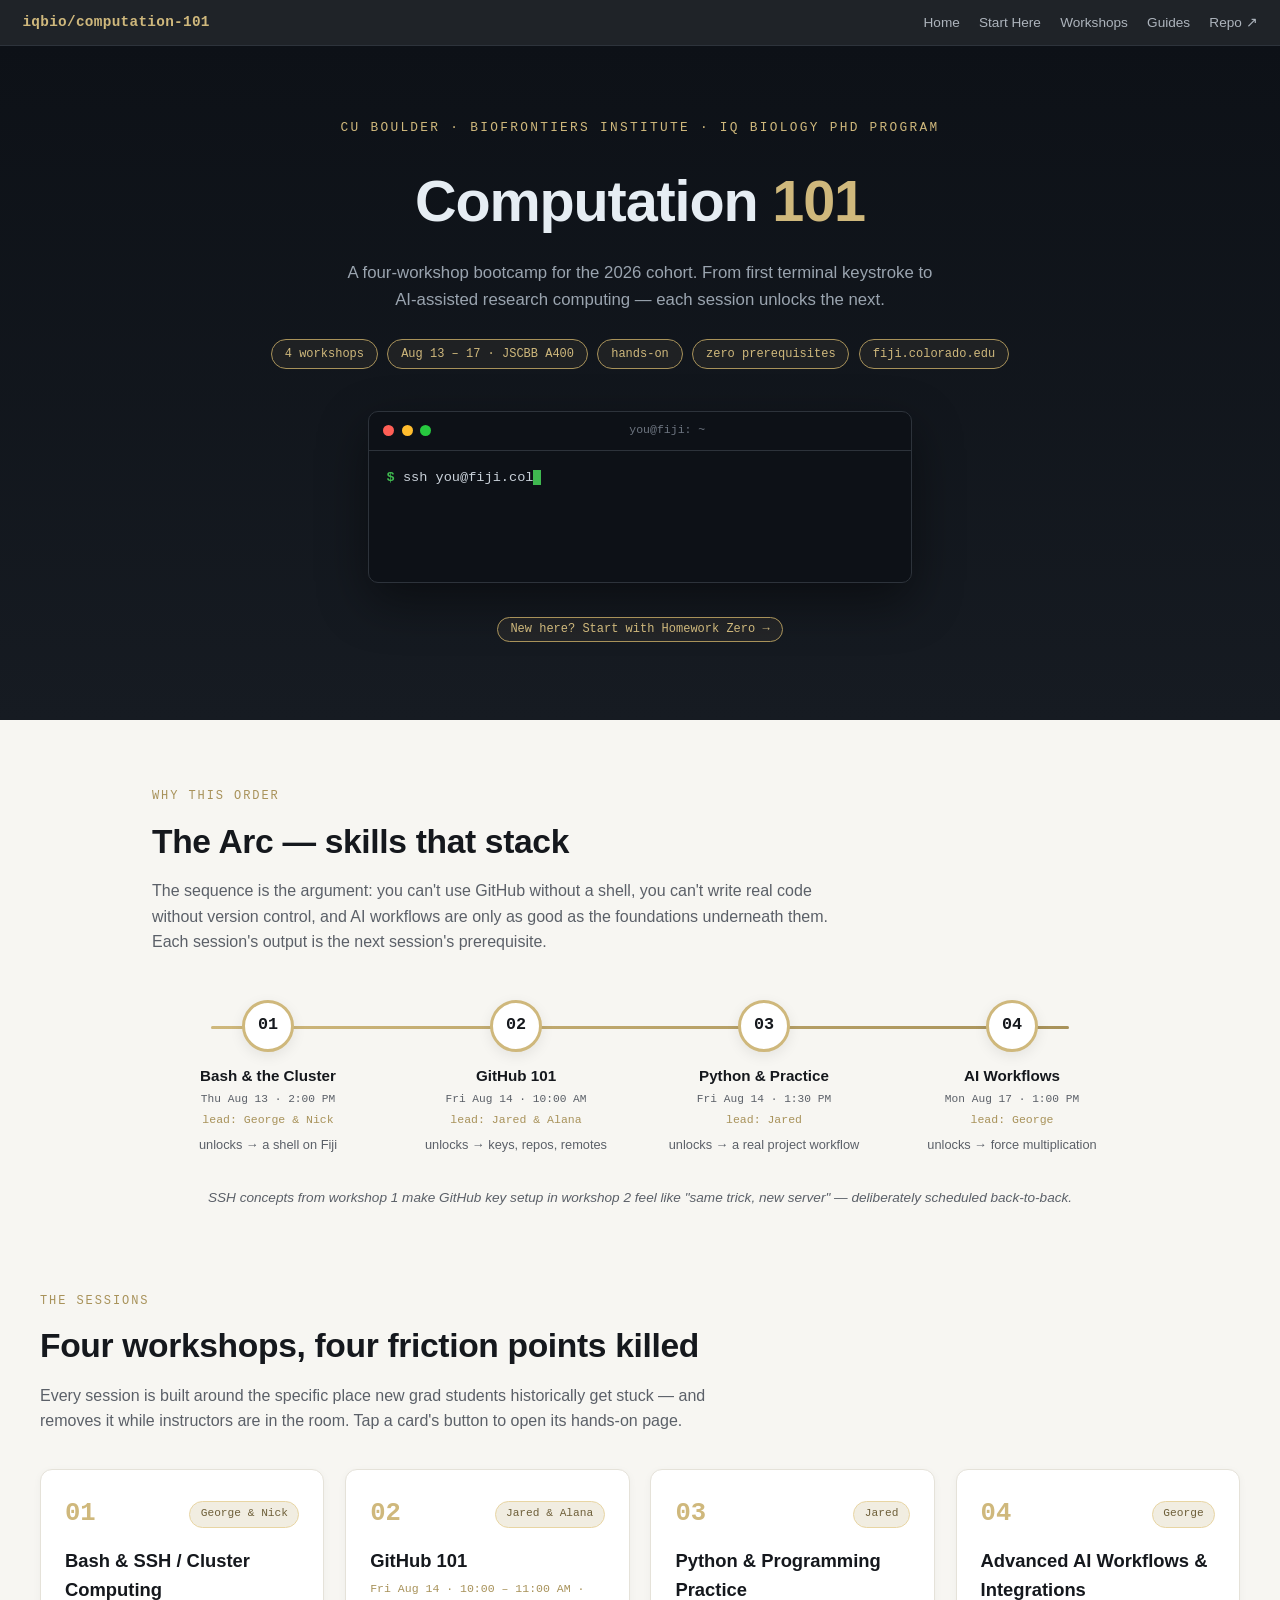
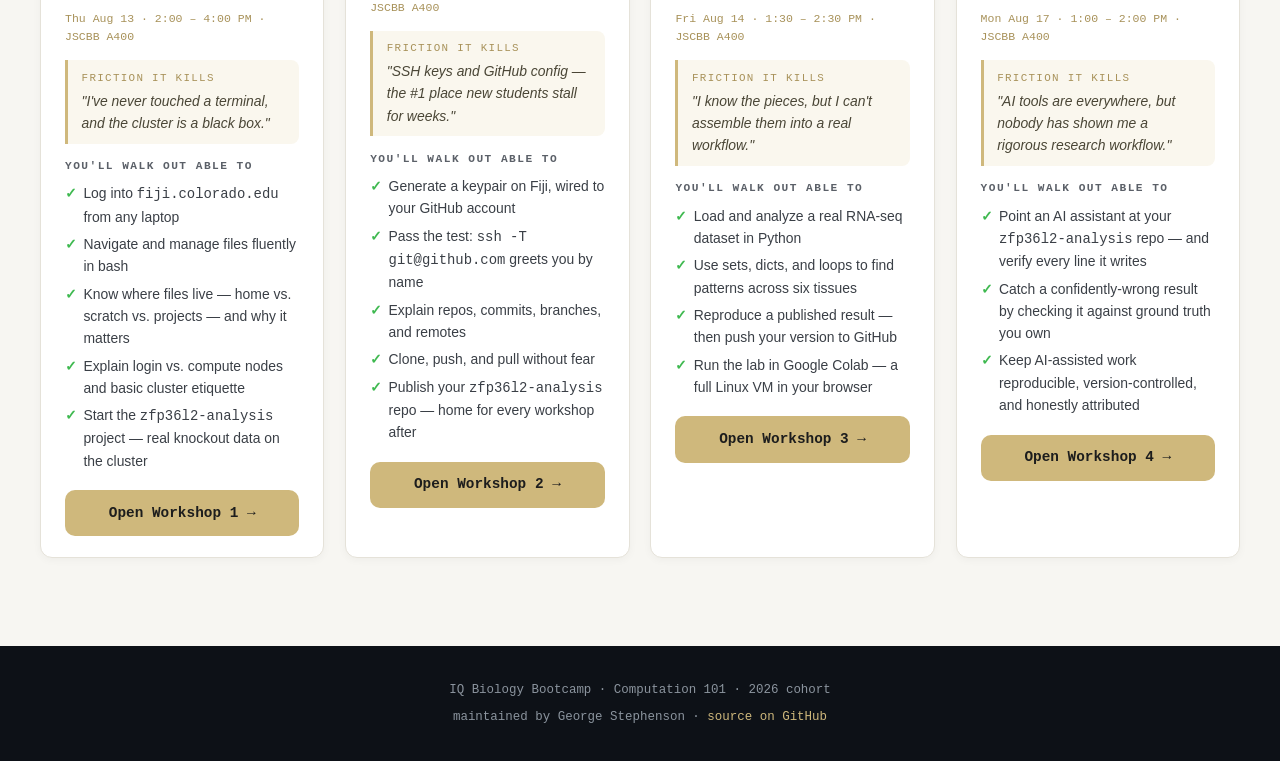
==== index.html @ 437796e3 "Add Workshop 4: verify-first AI workflows lecture and leveled Colab labs" ====
<!DOCTYPE html>
<html lang="en">
<head>
<meta charset="UTF-8">
<meta name="viewport" content="width=device-width, initial-scale=1.0">
<title>Computation 101 · IQ Biology Bootcamp 2026</title>
<meta name="description" content="Four-workshop computing bootcamp for the 2026 IQ Biology cohort — bash & cluster computing on Fiji, Git/GitHub, Python, and AI-assisted workflows. BioFrontiers Institute, CU Boulder.">
<link rel="stylesheet" href="assets/site.css">
</head>
<body>

<nav>
  <a class="brand" href="index.html">iqbio/computation-101</a>
  <div class="links">
    <a href="index.html">Home</a>
    <a href="start-here.html">Start Here</a>
    <a href="index.html#workshops">Workshops</a>
    <a href="guides.html">Guides</a>
    <a href="https://github.com/gsstephenson/iqbio-computation-101-2026" target="_blank" rel="noopener">Repo ↗</a>
  </div>
</nav>

<header id="top">
  <p class="kicker">CU Boulder · BioFrontiers Institute · IQ Biology PhD Program</p>
  <h1>Computation <span class="num">101</span></h1>
  <p class="lede">A four-workshop bootcamp for the 2026 cohort. From first terminal keystroke to
     AI-assisted research computing — each session unlocks the next.</p>
  <div class="chips">
    <span class="chip">4 workshops</span>
    <span class="chip">Aug 13 – 17 · JSCBB A400</span>
    <span class="chip">hands-on</span>
    <span class="chip">zero prerequisites</span>
    <span class="chip">fiji.colorado.edu</span>
  </div>
  <div class="term" aria-hidden="true">
    <div class="term-bar">
      <span class="dot r"></span><span class="dot y"></span><span class="dot g"></span>
      <span class="term-title">you@fiji: ~</span>
    </div>
    <div class="term-body" id="termBody"></div>
  </div>
  <p style="margin-top:2rem"><a class="chip" href="start-here.html" style="text-decoration:none">New here? Start with Homework Zero →</a></p>
</header>

<section id="arc">
  <p class="sec-kicker">Why this order</p>
  <h2>The Arc — skills that stack</h2>
  <p class="sec-sub">The sequence is the argument: you can't use GitHub without a shell, you can't
     write real code without version control, and AI workflows are only as good as the foundations
     underneath them. Each session's output is the next session's prerequisite.</p>
  <div class="arc-wrap reveal">
    <div class="arc-rail"><span class="arc-fill"></span></div>
    <div class="arc-nodes">
      <div class="arc-node">
        <div class="arc-dot">01</div>
        <h3>Bash &amp; the Cluster</h3>
        <p class="arc-when">Thu Aug 13 · 2:00 PM</p>
        <p class="arc-lead">lead: George &amp; Nick</p>
        <p class="arc-unlock">unlocks → a shell on Fiji</p>
      </div>
      <div class="arc-node">
        <div class="arc-dot">02</div>
        <h3>GitHub 101</h3>
        <p class="arc-when">Fri Aug 14 · 10:00 AM</p>
        <p class="arc-lead">lead: Jared &amp; Alana</p>
        <p class="arc-unlock">unlocks → keys, repos, remotes</p>
      </div>
      <div class="arc-node">
        <div class="arc-dot">03</div>
        <h3>Python &amp; Practice</h3>
        <p class="arc-when">Fri Aug 14 · 1:30 PM</p>
        <p class="arc-lead">lead: Jared</p>
        <p class="arc-unlock">unlocks → a real project workflow</p>
      </div>
      <div class="arc-node">
        <div class="arc-dot">04</div>
        <h3>AI Workflows</h3>
        <p class="arc-when">Mon Aug 17 · 1:00 PM</p>
        <p class="arc-lead">lead: George</p>
        <p class="arc-unlock">unlocks → force multiplication</p>
      </div>
    </div>
  </div>
  <p class="arc-note">SSH concepts from workshop 1 make GitHub key setup in workshop 2 feel like
     "same trick, new server" — deliberately scheduled back-to-back.</p>
</section>

<section id="workshops">
  <p class="sec-kicker">The sessions</p>
  <h2>Four workshops, four friction points killed</h2>
  <p class="sec-sub">Every session is built around the specific place new grad students historically
     get stuck — and removes it while instructors are in the room. Tap a card's button to open its
     hands-on page.</p>
  <div class="cards">

    <div class="card reveal">
      <div class="card-top"><span class="card-num">01</span><span class="lead-chip">George &amp; Nick</span></div>
      <h3>Bash &amp; SSH / Cluster Computing</h3>
      <p class="when">Thu Aug 13 · 2:00 – 4:00 PM · JSCBB A400</p>
      <div class="friction">
        <span class="fl">Friction it kills</span>
        <p>"I've never touched a terminal, and the cluster is a black box."</p>
      </div>
      <h4>You'll walk out able to</h4>
      <ul class="walk">
        <li>Log into <code>fiji.colorado.edu</code> from any laptop</li>
        <li>Navigate and manage files fluently in bash</li>
        <li>Know where files live — home vs. scratch vs. projects — and why it matters</li>
        <li>Explain login vs. compute nodes and basic cluster etiquette</li>
        <li>Start the <code>zfp36l2-analysis</code> project — real knockout data on the cluster</li>
      </ul>
      <a class="ws-open" href="workshop1.html">Open Workshop 1 →</a>
    </div>

    <div class="card reveal">
      <div class="card-top"><span class="card-num">02</span><span class="lead-chip">Jared &amp; Alana</span></div>
      <h3>GitHub 101</h3>
      <p class="when">Fri Aug 14 · 10:00 – 11:00 AM · JSCBB A400</p>
      <div class="friction">
        <span class="fl">Friction it kills</span>
        <p>"SSH keys and GitHub config — the #1 place new students stall for weeks."</p>
      </div>
      <h4>You'll walk out able to</h4>
      <ul class="walk">
        <li>Generate a keypair on Fiji, wired to your GitHub account</li>
        <li>Pass the test: <code>ssh -T git@github.com</code> greets you by name</li>
        <li>Explain repos, commits, branches, and remotes</li>
        <li>Clone, push, and pull without fear</li>
        <li>Publish your <code>zfp36l2-analysis</code> repo — home for every workshop after</li>
      </ul>
      <a class="ws-open" href="workshop2.html">Open Workshop 2 →</a>
    </div>

    <div class="card reveal">
      <div class="card-top"><span class="card-num">03</span><span class="lead-chip">Jared</span></div>
      <h3>Python &amp; Programming Practice</h3>
      <p class="when">Fri Aug 14 · 1:30 – 2:30 PM · JSCBB A400</p>
      <div class="friction">
        <span class="fl">Friction it kills</span>
        <p>"I know the pieces, but I can't assemble them into a real workflow."</p>
      </div>
      <h4>You'll walk out able to</h4>
      <ul class="walk">
        <li>Load and analyze a real RNA-seq dataset in Python</li>
        <li>Use sets, dicts, and loops to find patterns across six tissues</li>
        <li>Reproduce a published result — then push your version to GitHub</li>
        <li>Run the lab in Google Colab — a full Linux VM in your browser</li>
      </ul>
      <a class="ws-open" href="workshop3.html">Open Workshop 3 →</a>
    </div>

    <div class="card reveal">
      <div class="card-top"><span class="card-num">04</span><span class="lead-chip">George</span></div>
      <h3>Advanced AI Workflows &amp; Integrations</h3>
      <p class="when">Mon Aug 17 · 1:00 – 2:00 PM · JSCBB A400</p>
      <div class="friction">
        <span class="fl">Friction it kills</span>
        <p>"AI tools are everywhere, but nobody has shown me a rigorous research workflow."</p>
      </div>
      <h4>You'll walk out able to</h4>
      <ul class="walk">
        <li>Point an AI assistant at your <code>zfp36l2-analysis</code> repo — and verify every line it writes</li>
        <li>Catch a confidently-wrong result by checking it against ground truth you own</li>
        <li>Keep AI-assisted work reproducible, version-controlled, and honestly attributed</li>
      </ul>
      <a class="ws-open" href="workshop4.html">Open Workshop 4 →</a>
    </div>

  </div>
</section>

<footer>
  <p>IQ Biology Bootcamp · Computation 101 · 2026 cohort</p>
  <p style="margin-top:.4rem">maintained by George Stephenson ·
     <a href="https://github.com/gsstephenson/iqbio-computation-101-2026" target="_blank" rel="noopener">source on GitHub</a></p>
</footer>

<script src="assets/site.js"></script>
<script>
(function(){
  /* hero terminal typing (home page only) */
  var reduced = window.matchMedia('(prefers-reduced-motion: reduce)').matches;
  var lines = [
    {prefix:'$ ',            text:'ssh you@fiji.colorado.edu', cls:'prompt'},
    {prefix:'',              text:'Welcome to fiji — BioFrontiers Computing, CU Boulder', cls:'out'},
    {prefix:'[you@fiji ~]$ ',text:'echo "hello, cohort 2026"', cls:'prompt'},
    {prefix:'',              text:'hello, cohort 2026', cls:'out'}
  ];
  var body = document.getElementById('termBody');
  if (!body) return;

  function finalCursor(){
    var ln = document.createElement('div');
    ln.className = 'ln';
    ln.innerHTML = '<span class="prompt">[you@fiji ~]$ </span><span class="cursor"></span>';
    body.appendChild(ln);
  }

  if (reduced) {
    lines.forEach(function(l){
      var ln = document.createElement('div');
      ln.className = 'ln';
      var p = document.createElement('span'); p.className = l.cls; p.textContent = l.prefix;
      var t = document.createElement('span'); t.className = (l.cls==='out'?'out':''); t.textContent = l.text;
      ln.appendChild(p); ln.appendChild(t); body.appendChild(ln);
    });
    finalCursor();
    return;
  }

  var li = 0;
  function typeLine(){
    if (li >= lines.length) { finalCursor(); return; }
    var l = lines[li];
    var ln = document.createElement('div');
    ln.className = 'ln';
    var p = document.createElement('span'); p.className = l.cls; p.textContent = l.prefix;
    var t = document.createElement('span'); if (l.cls==='out') t.className = 'out';
    var c = document.createElement('span'); c.className = 'cursor';
    ln.appendChild(p); ln.appendChild(t); ln.appendChild(c);
    body.appendChild(ln);

    if (l.cls === 'out') {
      t.textContent = l.text;
      c.remove();
      li++; setTimeout(typeLine, 420);
      return;
    }
    var i = 0;
    (function tick(){
      if (i <= l.text.length) {
        t.textContent = l.text.slice(0, i); i++;
        setTimeout(tick, 34 + Math.random()*40);
      } else {
        c.remove(); li++; setTimeout(typeLine, 480);
      }
    })();
  }
  setTimeout(typeLine, 500);
})();
</script>

</body>
</html>
---- assets/site.css ----
:root{
    --gold:#CFB87C;
    --gold-dark:#a8925a;
    --ink:#15181d;
    --bg:#f7f6f2;
    --card:#ffffff;
    --gray:#5b6068;
    --line:#e5e2d9;
    --term-bg:#0d1117;
    --term-border:#2d333b;
    --term-green:#3fb950;
    --term-text:#c9d1d9;
    --amber-bg:#fdf6e3;
    --amber-border:#e8d5a3;
    --mono:ui-monospace,'SF Mono','Cascadia Code','Fira Code',Menlo,Consolas,monospace;
    --sans:-apple-system,BlinkMacSystemFont,'Segoe UI',Roboto,Helvetica,Arial,sans-serif;
  }
  *{margin:0;padding:0;box-sizing:border-box}
  html{scroll-behavior:smooth}
  body{font-family:var(--sans);background:var(--bg);color:var(--ink);line-height:1.6}

  /* ---------- nav ---------- */
  nav{position:sticky;top:0;z-index:50;background:rgba(13,17,23,.92);backdrop-filter:blur(8px);
      display:flex;align-items:center;justify-content:space-between;padding:.7rem 1.4rem;border-bottom:1px solid var(--term-border)}
  nav .brand{font-family:var(--mono);font-size:.9rem;color:var(--gold);text-decoration:none;font-weight:600;letter-spacing:.02em}
  nav .links{display:flex;gap:1.2rem;flex-wrap:wrap}
  nav .links a{color:#adb4bc;text-decoration:none;font-size:.85rem;transition:color .2s}
  nav .links a:hover{color:var(--gold)}

  /* ---------- hero ---------- */
  header{background:linear-gradient(180deg,#0d1117 0%,#161b22 100%);color:#e6edf3;
         padding:4.5rem 1.5rem 5rem;text-align:center;overflow:hidden}
  .kicker{font-family:var(--mono);font-size:.8rem;letter-spacing:.18em;text-transform:uppercase;color:var(--gold);margin-bottom:1rem}
  header h1{font-size:clamp(2.2rem,6vw,3.6rem);font-weight:800;letter-spacing:-.02em;margin-bottom:.8rem}
  header h1 .num{color:var(--gold)}
  .lede{max-width:38rem;margin:0 auto 1.6rem;color:#9aa4af;font-size:1.05rem}
  .chips{display:flex;gap:.6rem;justify-content:center;flex-wrap:wrap;margin-bottom:2.6rem}
  .chip{font-family:var(--mono);font-size:.75rem;color:var(--gold);border:1px solid var(--gold-dark);
        border-radius:999px;padding:.28rem .8rem;background:rgba(207,184,124,.07)}

  /* ---------- terminal ---------- */
  .term{max-width:34rem;margin:0 auto;background:var(--term-bg);border:1px solid var(--term-border);
        border-radius:10px;box-shadow:0 18px 50px rgba(0,0,0,.45);text-align:left;font-family:var(--mono);font-size:.85rem}
  .term-bar{display:flex;gap:.45rem;align-items:center;padding:.6rem .9rem;border-bottom:1px solid var(--term-border)}
  .dot{width:11px;height:11px;border-radius:50%}
  .dot.r{background:#ff5f56}.dot.y{background:#ffbd2e}.dot.g{background:#27c93f}
  .term-title{margin-left:auto;margin-right:auto;color:#6e7681;font-size:.72rem}
  .term-body{padding:1rem 1.1rem 1.2rem;min-height:8.2rem;color:var(--term-text)}
  .term-body .ln{white-space:pre-wrap;word-break:break-word;min-height:1.35em}
  .term-body .prompt{color:var(--term-green);font-weight:600}
  .term-body .out{color:#8b949e}
  .cursor{display:inline-block;width:.55em;height:1.05em;background:var(--term-green);vertical-align:text-bottom;
          animation:blink 1s steps(1) infinite}
  @keyframes blink{50%{opacity:0}}

  /* ---------- sections ---------- */
  section{max-width:64rem;margin:0 auto;padding:4.2rem 1.5rem 1rem}
  .sec-kicker{font-family:var(--mono);font-size:.75rem;letter-spacing:.16em;text-transform:uppercase;color:var(--gold-dark);margin-bottom:.5rem}
  section h2{font-size:clamp(1.5rem,3.5vw,2.1rem);letter-spacing:-.01em;margin-bottom:.6rem}
  .sec-sub{color:var(--gray);max-width:44rem;margin-bottom:2.2rem}

  /* ---------- arc timeline ---------- */
  .arc-wrap{position:relative;margin:2.8rem 0 1rem}
  .arc-rail{position:absolute;top:26px;left:6%;right:6%;height:3px;background:var(--line);border-radius:2px;overflow:hidden}
  .arc-fill{display:block;width:100%;height:100%;background:linear-gradient(90deg,var(--gold),var(--gold-dark));
            transform:scaleX(0);transform-origin:left;transition:transform 1.4s ease .2s}
  .arc-wrap.in .arc-fill{transform:scaleX(1)}
  .arc-nodes{position:relative;display:grid;grid-template-columns:repeat(4,1fr);gap:1rem}
  .arc-node{text-align:center;padding:0 .3rem}
  .arc-dot{width:52px;height:52px;margin:0 auto .8rem;border-radius:50%;background:var(--card);
           border:3px solid var(--gold);display:flex;align-items:center;justify-content:center;
           font-family:var(--mono);font-weight:700;font-size:1.05rem;color:var(--ink);
           box-shadow:0 4px 14px rgba(0,0,0,.08)}
  .arc-node h3{font-size:.95rem;margin-bottom:.15rem}
  .arc-lead{font-family:var(--mono);font-size:.72rem;color:var(--gold-dark);margin-bottom:.3rem}
  .arc-when{font-family:var(--mono);font-size:.7rem;color:var(--gray);margin-bottom:.15rem}
  .arc-unlock{font-size:.8rem;color:var(--gray)}
  .arc-note{text-align:center;font-size:.85rem;color:var(--gray);margin-top:2rem;font-style:italic}
  @media(max-width:720px){
    .arc-rail{display:none}
    .arc-nodes{grid-template-columns:1fr;gap:1.6rem}
  }

  /* ---------- workshop cards ---------- */
  .cards{display:grid;grid-template-columns:repeat(4,1fr);gap:1.3rem;margin-top:.5rem}
  #workshops{max-width:78rem}                                          /* room for 4 cards across on laptops */
  @media(max-width:1180px){.cards{grid-template-columns:repeat(2,1fr)}} /* tablets / small laptops → 2×2 */
  @media(max-width:600px){.cards{grid-template-columns:1fr}}           /* phones → single column */
  .card{background:var(--card);border:1px solid var(--line);border-radius:12px;padding:1.5rem 1.5rem 1.3rem;
        box-shadow:0 2px 8px rgba(0,0,0,.04);transition:transform .25s ease,box-shadow .25s ease}
  .card:hover{transform:translateY(-4px);box-shadow:0 12px 28px rgba(0,0,0,.10)}
  .card-top{display:flex;align-items:center;justify-content:space-between;margin-bottom:.7rem}
  .card-num{font-family:var(--mono);font-size:1.6rem;font-weight:700;color:var(--gold)}
  .lead-chip{font-family:var(--mono);font-size:.7rem;background:#f1ede1;color:#6e5f39;
             border:1px solid var(--amber-border);border-radius:999px;padding:.2rem .65rem;white-space:nowrap}
  .card h3{font-size:1.15rem;margin-bottom:.7rem}
  .when{font-family:var(--mono);font-size:.72rem;color:var(--gold-dark);margin:-.4rem 0 .85rem}
  .friction{border-left:3px solid var(--gold);background:#faf7ee;padding:.6rem .85rem;border-radius:0 8px 8px 0;margin-bottom:.9rem}
  .friction .fl{font-family:var(--mono);font-size:.68rem;letter-spacing:.12em;text-transform:uppercase;color:var(--gold-dark);display:block;margin-bottom:.15rem}
  .friction p{font-size:.87rem;font-style:italic;color:#4a4636}
  .card h4{font-family:var(--mono);font-size:.7rem;letter-spacing:.13em;text-transform:uppercase;color:var(--gray);margin:.9rem 0 .4rem}
  .card ul{list-style:none}
  .card ul li{font-size:.87rem;color:#3a3f46;padding-left:1.15rem;position:relative;margin-bottom:.32rem}
  .card ul.walk li::before{content:'✓';position:absolute;left:0;color:var(--term-green);font-weight:700}
  .card ul.outline li::before{content:'›';position:absolute;left:.2rem;color:var(--gold-dark);font-weight:700}
  .tbd{font-family:var(--mono);font-size:.72rem;color:#b4540a;background:#fdf1e3;border:1px solid #f0d9bd;
       border-radius:6px;padding:.15rem .5rem;display:inline-block}
  .wslink{font-family:var(--mono);font-size:.78rem;color:var(--gold-dark);font-weight:700;text-decoration:none}
  .wslink:hover{text-decoration:underline}

  /* ---------- homework zero ---------- */
  .hw-list{list-style:none;margin-top:.4rem}
  .hw-list li{background:var(--card);border:1px solid var(--line);border-radius:10px;
              padding:1rem 1.2rem 1rem 3.1rem;margin-bottom:.75rem;position:relative}
  .hw-check{position:absolute;left:1rem;top:1.15rem;width:20px;height:20px;accent-color:var(--gold-dark);cursor:pointer}
  .hw-list li.done{opacity:.55}
  .hw-list li.done b{text-decoration:line-through}
  .progress-label{font-family:var(--mono);font-size:.75rem;color:var(--gold-dark);margin-bottom:.4rem}
  .progress-wrap{background:#e9e5da;border-radius:999px;height:10px;margin-bottom:1.4rem;overflow:hidden}
  .progress-bar{height:100%;width:0;background:linear-gradient(90deg,var(--gold),var(--gold-dark));border-radius:999px;transition:width .35s ease}
  .hw-list b{display:block;margin-bottom:.15rem}
  .hw-list p{font-size:.88rem;color:var(--gray)}
  .proof{font-family:var(--mono);font-size:.72rem;color:var(--gold-dark);display:block;margin-top:.35rem}
  .callout{background:var(--term-bg);color:var(--term-text);border-radius:12px;padding:1.4rem 1.6rem;margin-top:1.8rem}
  .callout b{color:var(--gold)}
  .callout p{font-size:.92rem}

  /* ---------- guides ---------- */
  .guide{background:var(--card);border:1px solid var(--line);border-radius:14px;padding:1.6rem 1.6rem 1.2rem;margin-bottom:1.6rem}
  .guide h3{font-size:1.2rem;margin-bottom:.2rem}
  .gsub{color:var(--gray);font-size:.9rem;margin-bottom:1rem}
  .steps details{border:1px solid var(--line);border-radius:10px;margin-bottom:.6rem;background:#fcfbf8;overflow:hidden}
  .steps summary{cursor:pointer;list-style:none;display:flex;align-items:center;gap:.7rem;padding:.75rem 1rem;font-weight:600;font-size:.95rem}
  .steps summary::-webkit-details-marker{display:none}
  .stepnum{font-family:var(--mono);font-size:.72rem;background:var(--gold);color:#1d1d1d;border-radius:6px;padding:.15rem .5rem;font-weight:700;flex-shrink:0}
  .chev{margin-left:auto;color:var(--gold-dark);transition:transform .2s;font-size:.8rem}
  .steps details[open] .chev{transform:rotate(90deg)}
  .step-body{padding:.2rem 1rem 1rem;font-size:.9rem;color:#3a3f46}
  .step-body p{margin-bottom:.6rem}
  .snip{position:relative;background:var(--term-bg);border-radius:8px;margin:.6rem 0;border:1px solid var(--term-border)}
  .snip pre{padding:.7rem 4.2rem .7rem .9rem;overflow-x:auto;font-family:var(--mono);font-size:.82rem;color:var(--term-text)}
  .snip .p{color:var(--term-green);font-weight:600}
  .copybtn{position:absolute;top:.45rem;right:.5rem;font-family:var(--mono);font-size:.68rem;background:#21262d;color:#adb4bc;border:1px solid #30363d;border-radius:6px;padding:.2rem .55rem;cursor:pointer}
  .copybtn:hover{color:var(--gold);border-color:var(--gold-dark)}
  .expect{font-family:var(--mono);font-size:.78rem;color:#8b949e;background:#161b22;border-top:1px dashed #30363d;padding:.55rem .9rem;border-radius:0 0 8px 8px;white-space:pre-wrap;margin:0}
  .os-tabs{display:flex;gap:.4rem;margin:.4rem 0 .8rem;flex-wrap:wrap}
  .os-tabs button{font-family:var(--mono);font-size:.75rem;padding:.3rem .8rem;border-radius:999px;border:1px solid var(--line);background:#fff;color:var(--gray);cursor:pointer}
  .os-tabs button.on{background:var(--ink);color:var(--gold);border-color:var(--ink)}
  .os-panel{display:none}
  .os-panel.on{display:block}
  .tip{border-left:3px solid var(--term-green);background:#f0f7f1;padding:.5rem .8rem;border-radius:0 8px 8px 0;font-size:.85rem;margin:.6rem 0}
  .trouble{border-left:3px solid #b4540a;background:#fdf1e3;padding:.5rem .8rem;border-radius:0 8px 8px 0;font-size:.85rem;margin:.6rem 0}
  .gh-mock{border:1px solid #d0d7de;border-radius:10px;margin:.8rem 0;overflow:hidden;background:#fff;font-size:.85rem;box-shadow:0 3px 12px rgba(0,0,0,.06)}
  .gh-bar{background:#f6f8fa;border-bottom:1px solid #d0d7de;padding:.45rem .8rem;font-family:var(--mono);font-size:.72rem;color:var(--gray)}
  .gh-body{padding:1rem}
  .gh-body .gh-lab{display:block;font-weight:600;font-size:.8rem;margin:.5rem 0 .2rem}
  .gh-input{border:1px solid #d0d7de;border-radius:6px;padding:.4rem .6rem;font-size:.8rem;background:#fff;color:#57606a;font-family:var(--mono);display:block;max-width:100%;overflow:hidden;text-overflow:ellipsis;white-space:nowrap}
  .gh-btn{margin-top:.8rem;background:#1f883d;color:#fff;border:none;border-radius:6px;padding:.45rem .9rem;font-size:.82rem;font-weight:600}
  .mock-cap{font-size:.72rem;color:var(--gray);font-style:italic;margin-top:.3rem}

  /* ---------- verify & submit ---------- */
  .verify{background:var(--card);border:2px solid var(--gold);border-radius:14px;padding:1.6rem 1.6rem 1.4rem;margin-top:1.8rem}
  .verify h3{font-size:1.15rem;margin-bottom:.25rem}
  .vrow{margin:1rem 0}
  .vrow label{display:block;font-weight:600;font-size:.88rem;margin-bottom:.35rem}
  .vgrid{display:grid;grid-template-columns:1fr 1fr;gap:1rem}
  @media(max-width:640px){.vgrid{grid-template-columns:1fr}}
  .vinput,.vsel{font-family:var(--mono);font-size:.85rem;padding:.5rem .7rem;border:1px solid var(--line);border-radius:8px;background:#fffdf7;width:100%;box-sizing:border-box}
  .vinput:focus,.vta:focus{outline:2px solid var(--gold);border-color:var(--gold)}
  .vta{font-family:var(--mono);font-size:.8rem;padding:.55rem .7rem;border:1px solid var(--line);border-radius:8px;background:#fffdf7;width:100%;box-sizing:border-box;min-height:3.2rem;resize:vertical}
  .stat{font-family:var(--mono);font-size:.72rem;border-radius:999px;padding:.18rem .6rem;display:inline-block;margin-top:.35rem}
  .stat.idle{background:#f1ede1;color:var(--gray)}
  .stat.ok{background:#e5f3e8;color:#1a7f37}
  .stat.bad{background:#fdeeee;color:#b23434}
  .vbtn{display:inline-block;background:var(--gold);color:#1d1d1d;font-weight:700;font-size:.95rem;border:none;border-radius:10px;padding:.75rem 1.5rem;cursor:pointer;text-decoration:none;margin-top:.4rem;transition:transform .15s,box-shadow .15s}
  .vbtn:hover{transform:translateY(-2px);box-shadow:0 8px 20px rgba(207,184,124,.45)}
  .vbtn:disabled{opacity:.45;cursor:not-allowed;transform:none;box-shadow:none}
  .vhint{font-size:.78rem;color:var(--gray);margin-top:.5rem}

  /* ---------- thursday ---------- */
  .internal{background:var(--amber-bg);border:1px dashed var(--amber-border);border-radius:14px;padding:1.8rem 1.8rem 1.4rem;margin-top:.4rem}
  .internal-tag{font-family:var(--mono);font-size:.68rem;letter-spacing:.14em;text-transform:uppercase;
                background:#b4540a;color:#fff;border-radius:999px;padding:.25rem .8rem;display:inline-block;margin-bottom:1rem}
  .decisions{list-style:none;counter-reset:dec}
  .decisions li{counter-increment:dec;padding:.65rem 0 .65rem 2.6rem;position:relative;border-bottom:1px solid #efe4c8;font-size:.93rem}
  .decisions li:last-child{border-bottom:none}
  .decisions li::before{content:counter(dec,decimal-leading-zero);position:absolute;left:0;top:.68rem;
                font-family:var(--mono);font-weight:700;color:var(--gold-dark);font-size:.85rem}
  .decisions b{color:var(--ink)}

  /* ---------- footer ---------- */
  footer{margin-top:4.5rem;background:var(--term-bg);color:#8b949e;text-align:center;
         padding:2.2rem 1.5rem;font-family:var(--mono);font-size:.78rem}
  footer a{color:var(--gold);text-decoration:none}
  footer a:hover{text-decoration:underline}

  /* ---------- reveal animation ---------- */
  .reveal{opacity:0;transform:translateY(20px);transition:opacity .6s ease,transform .6s ease}
  .reveal.in{opacity:1;transform:none}
  @media(prefers-reduced-motion:reduce){
    html{scroll-behavior:auto}
    .reveal{opacity:1;transform:none;transition:none}
    .arc-fill{transform:scaleX(1);transition:none}
    .cursor{animation:none}
    .card{transition:none}
  }

  /* ---------- workshop open buttons (launcher) ---------- */
  .ws-open{display:block;text-align:center;margin-top:1.15rem;background:var(--gold);color:#1d1d1d;font-weight:700;
           font-family:var(--mono);font-size:.9rem;text-decoration:none;border-radius:10px;padding:.72rem 1rem;
           transition:transform .15s,box-shadow .15s}
  .ws-open:hover{transform:translateY(-2px);box-shadow:0 8px 20px rgba(207,184,124,.45)}
  .ws-soon{display:block;text-align:center;margin-top:1.15rem;color:var(--gray);font-family:var(--mono);font-size:.82rem;
           border:1px dashed var(--line);border-radius:10px;padding:.72rem 1rem;background:#faf8f2}

  /* ---------- secondary page header ---------- */
  .subhead{background:linear-gradient(180deg,#0d1117 0%,#161b22 100%);color:#e6edf3;padding:2.7rem 1.5rem;text-align:center}
  .subhead h1{font-size:clamp(1.6rem,4.5vw,2.5rem);font-weight:800;letter-spacing:-.01em;margin-bottom:.4rem}
  .subhead h1 .num{color:var(--gold)}
  .subhead p{color:#9aa4af;max-width:40rem;margin:.3rem auto 0;font-size:1rem}
  .subhead a.backhome{display:inline-block;margin-top:1.1rem;font-family:var(--mono);font-size:.78rem;color:var(--gold);text-decoration:none}
  .subhead a.backhome:hover{text-decoration:underline}

  /* ---------- small-screen safety (phones) ---------- */
  @media(max-width:600px){
    section{padding-left:1.1rem;padding-right:1.1rem}
    table{display:block;overflow-x:auto}
    .subhead h1{overflow-wrap:break-word}
  }
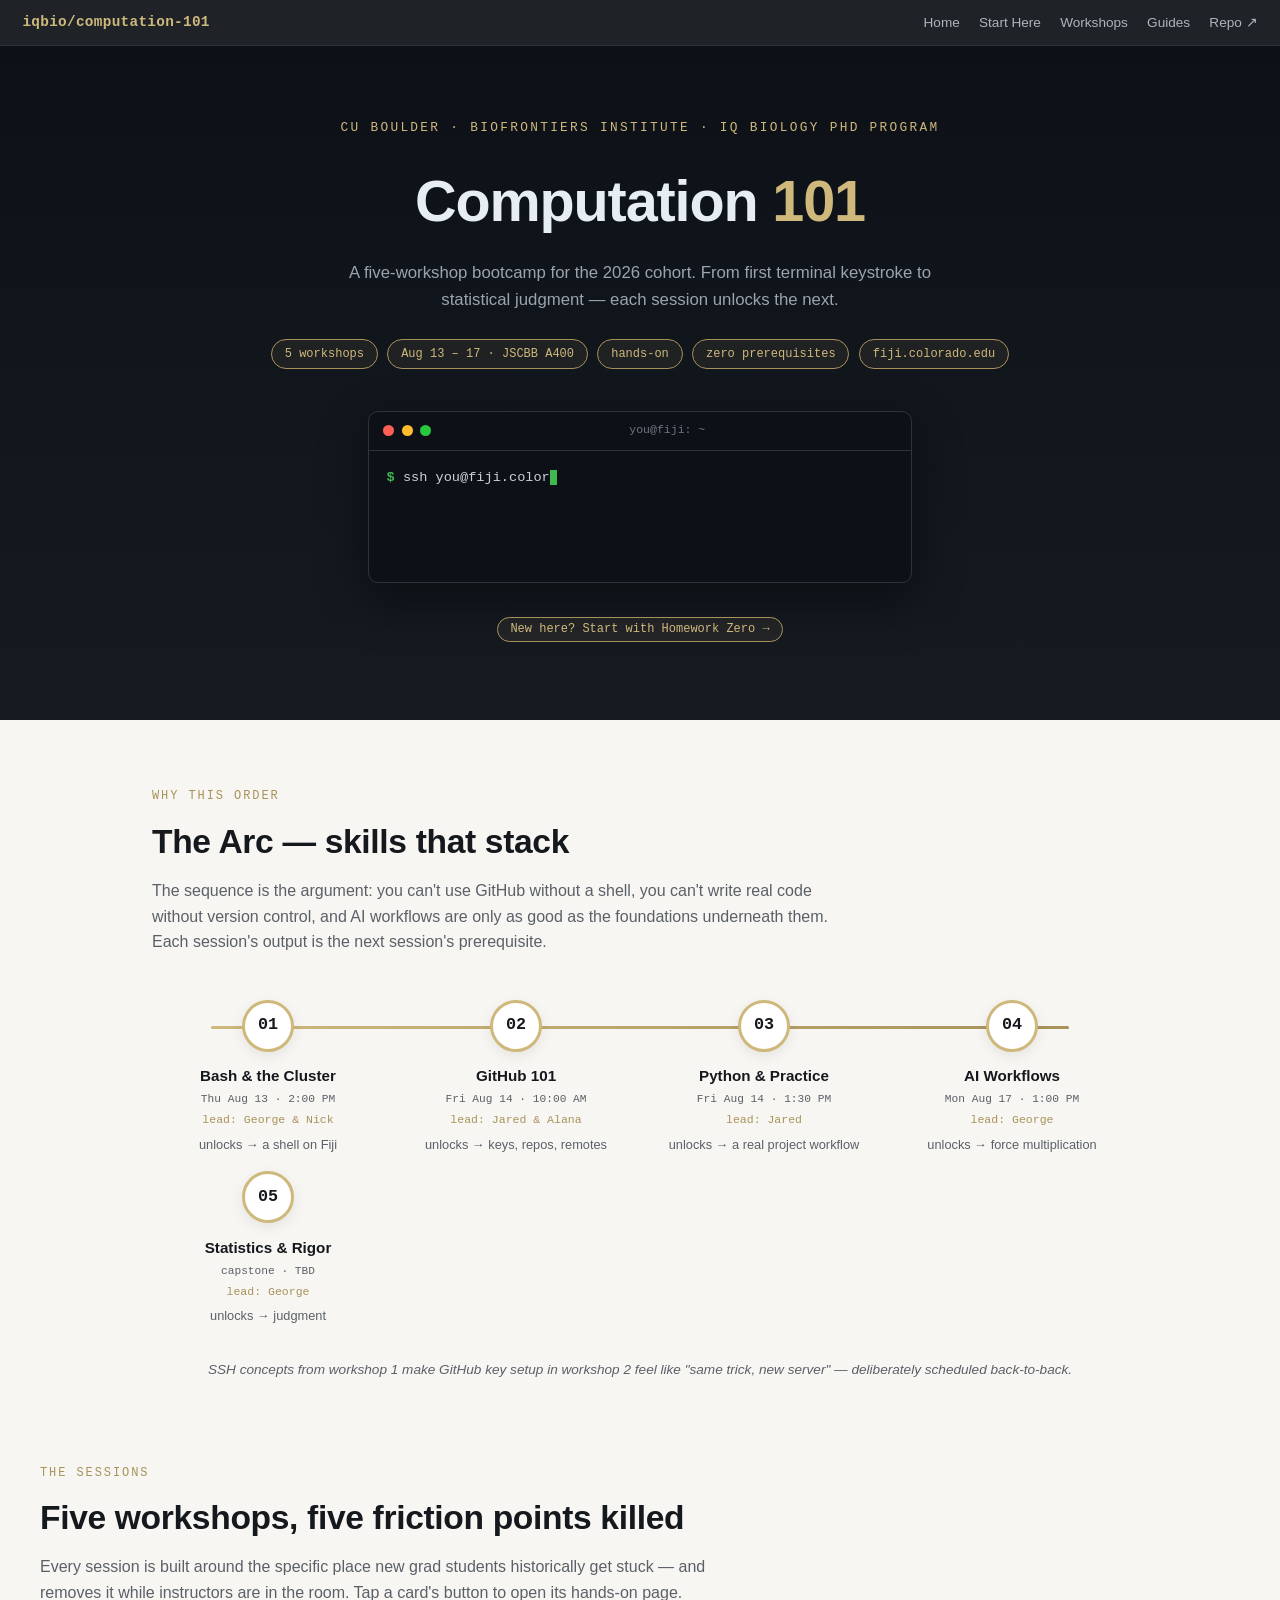
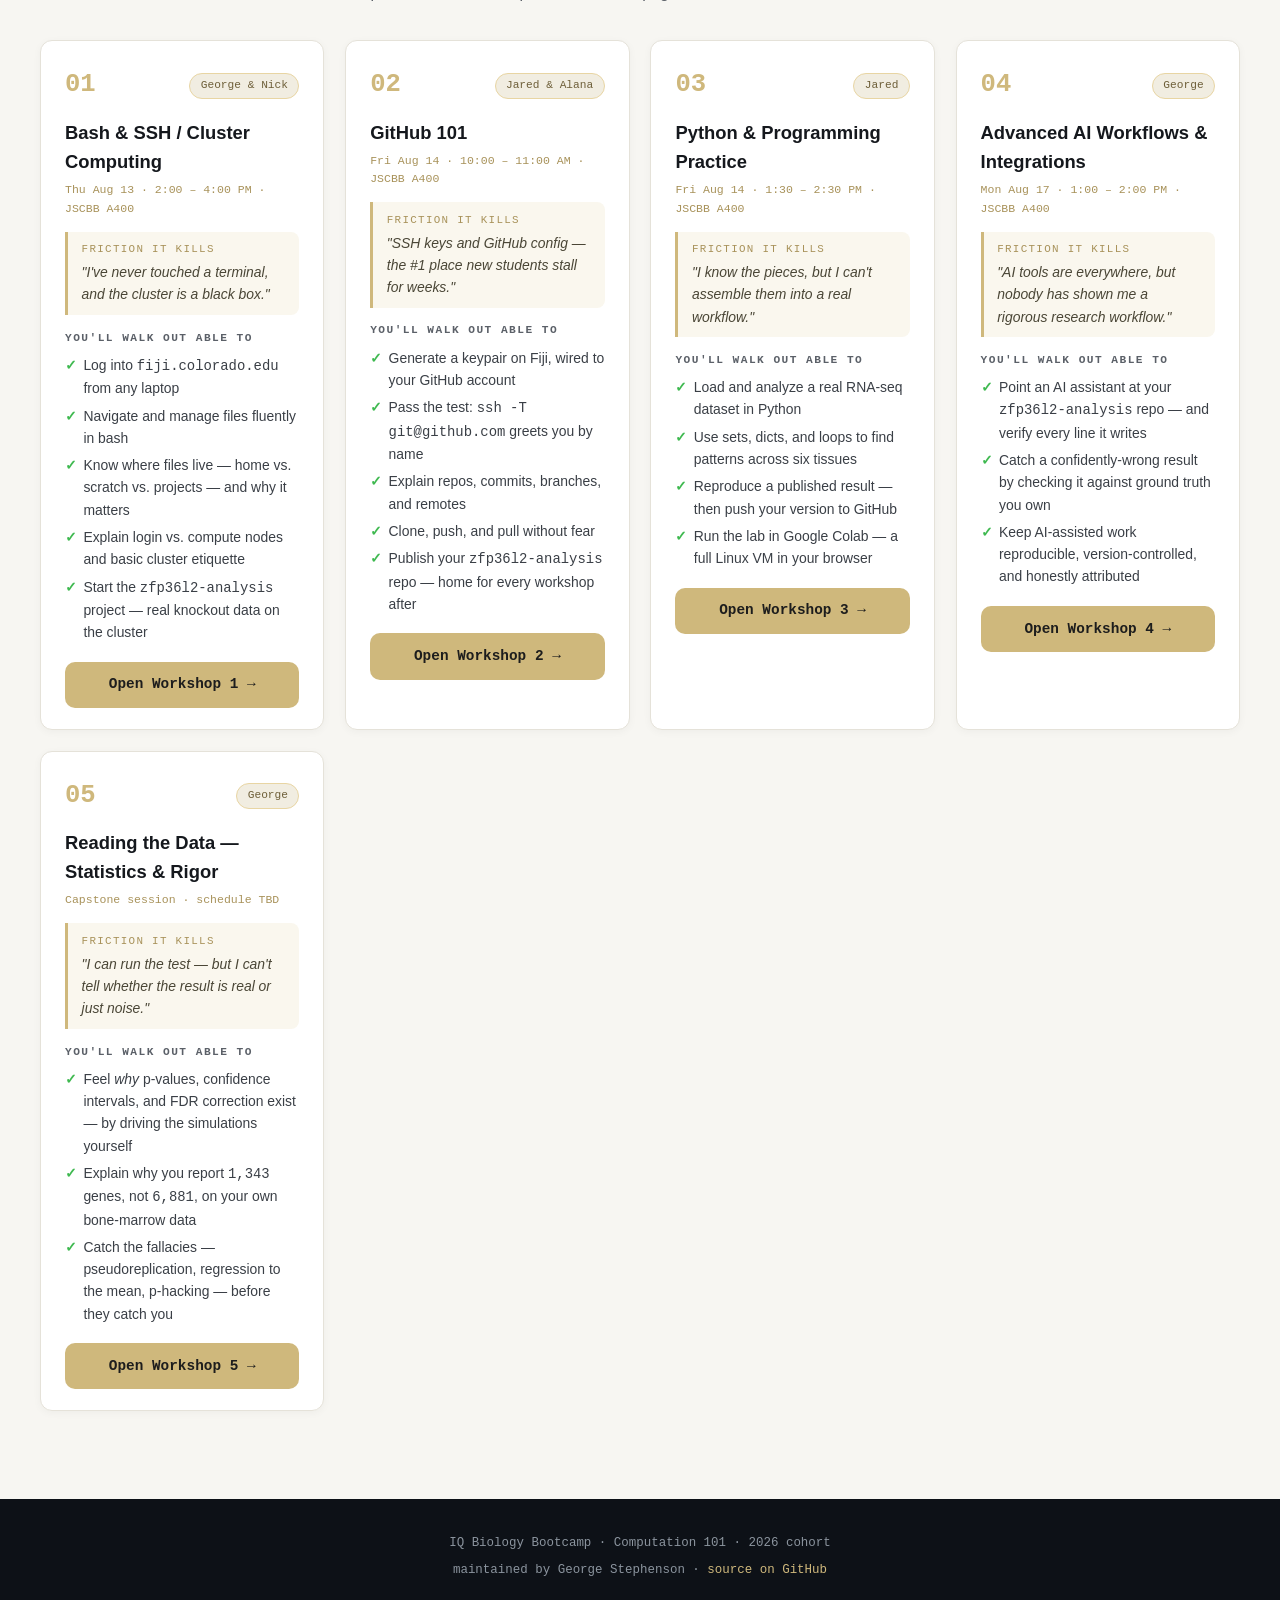
==== commit 981ddd00: "Add Workshop 5: interactive statistics and rigor capstone" ====
--- a/index.html
+++ b/index.html
@@ -4,7 +4,7 @@
 <meta charset="UTF-8">
 <meta name="viewport" content="width=device-width, initial-scale=1.0">
 <title>Computation 101 · IQ Biology Bootcamp 2026</title>
-<meta name="description" content="Four-workshop computing bootcamp for the 2026 IQ Biology cohort — bash & cluster computing on Fiji, Git/GitHub, Python, and AI-assisted workflows. BioFrontiers Institute, CU Boulder.">
+<meta name="description" content="Five-workshop computing bootcamp for the 2026 IQ Biology cohort — bash & cluster computing on Fiji, Git/GitHub, Python, AI-assisted workflows, and statistical rigor. BioFrontiers Institute, CU Boulder.">
 <link rel="stylesheet" href="assets/site.css">
 </head>
 <body>
@@ -23,10 +23,10 @@
 <header id="top">
   <p class="kicker">CU Boulder · BioFrontiers Institute · IQ Biology PhD Program</p>
   <h1>Computation <span class="num">101</span></h1>
-  <p class="lede">A four-workshop bootcamp for the 2026 cohort. From first terminal keystroke to
-     AI-assisted research computing — each session unlocks the next.</p>
+  <p class="lede">A five-workshop bootcamp for the 2026 cohort. From first terminal keystroke to
+     statistical judgment — each session unlocks the next.</p>
   <div class="chips">
-    <span class="chip">4 workshops</span>
+    <span class="chip">5 workshops</span>
     <span class="chip">Aug 13 – 17 · JSCBB A400</span>
     <span class="chip">hands-on</span>
     <span class="chip">zero prerequisites</span>
@@ -79,6 +79,13 @@
         <p class="arc-lead">lead: George</p>
         <p class="arc-unlock">unlocks → force multiplication</p>
       </div>
+      <div class="arc-node">
+        <div class="arc-dot">05</div>
+        <h3>Statistics &amp; Rigor</h3>
+        <p class="arc-when">capstone · TBD</p>
+        <p class="arc-lead">lead: George</p>
+        <p class="arc-unlock">unlocks → judgment</p>
+      </div>
     </div>
   </div>
   <p class="arc-note">SSH concepts from workshop 1 make GitHub key setup in workshop 2 feel like
@@ -87,7 +94,7 @@
 
 <section id="workshops">
   <p class="sec-kicker">The sessions</p>
-  <h2>Four workshops, four friction points killed</h2>
+  <h2>Five workshops, five friction points killed</h2>
   <p class="sec-sub">Every session is built around the specific place new grad students historically
      get stuck — and removes it while instructors are in the room. Tap a card's button to open its
      hands-on page.</p>
@@ -164,6 +171,23 @@
         <li>Keep AI-assisted work reproducible, version-controlled, and honestly attributed</li>
       </ul>
       <a class="ws-open" href="workshop4.html">Open Workshop 4 →</a>
+    </div>
+
+    <div class="card reveal">
+      <div class="card-top"><span class="card-num">05</span><span class="lead-chip">George</span></div>
+      <h3>Reading the Data — Statistics &amp; Rigor</h3>
+      <p class="when">Capstone session · schedule TBD</p>
+      <div class="friction">
+        <span class="fl">Friction it kills</span>
+        <p>"I can run the test — but I can't tell whether the result is real or just noise."</p>
+      </div>
+      <h4>You'll walk out able to</h4>
+      <ul class="walk">
+        <li>Feel <em>why</em> p-values, confidence intervals, and FDR correction exist — by driving the simulations yourself</li>
+        <li>Explain why you report <code>1,343</code> genes, not <code>6,881</code>, on your own bone-marrow data</li>
+        <li>Catch the fallacies — pseudoreplication, regression to the mean, p-hacking — before they catch you</li>
+      </ul>
+      <a class="ws-open" href="workshop5.html">Open Workshop 5 →</a>
     </div>
 
   </div>
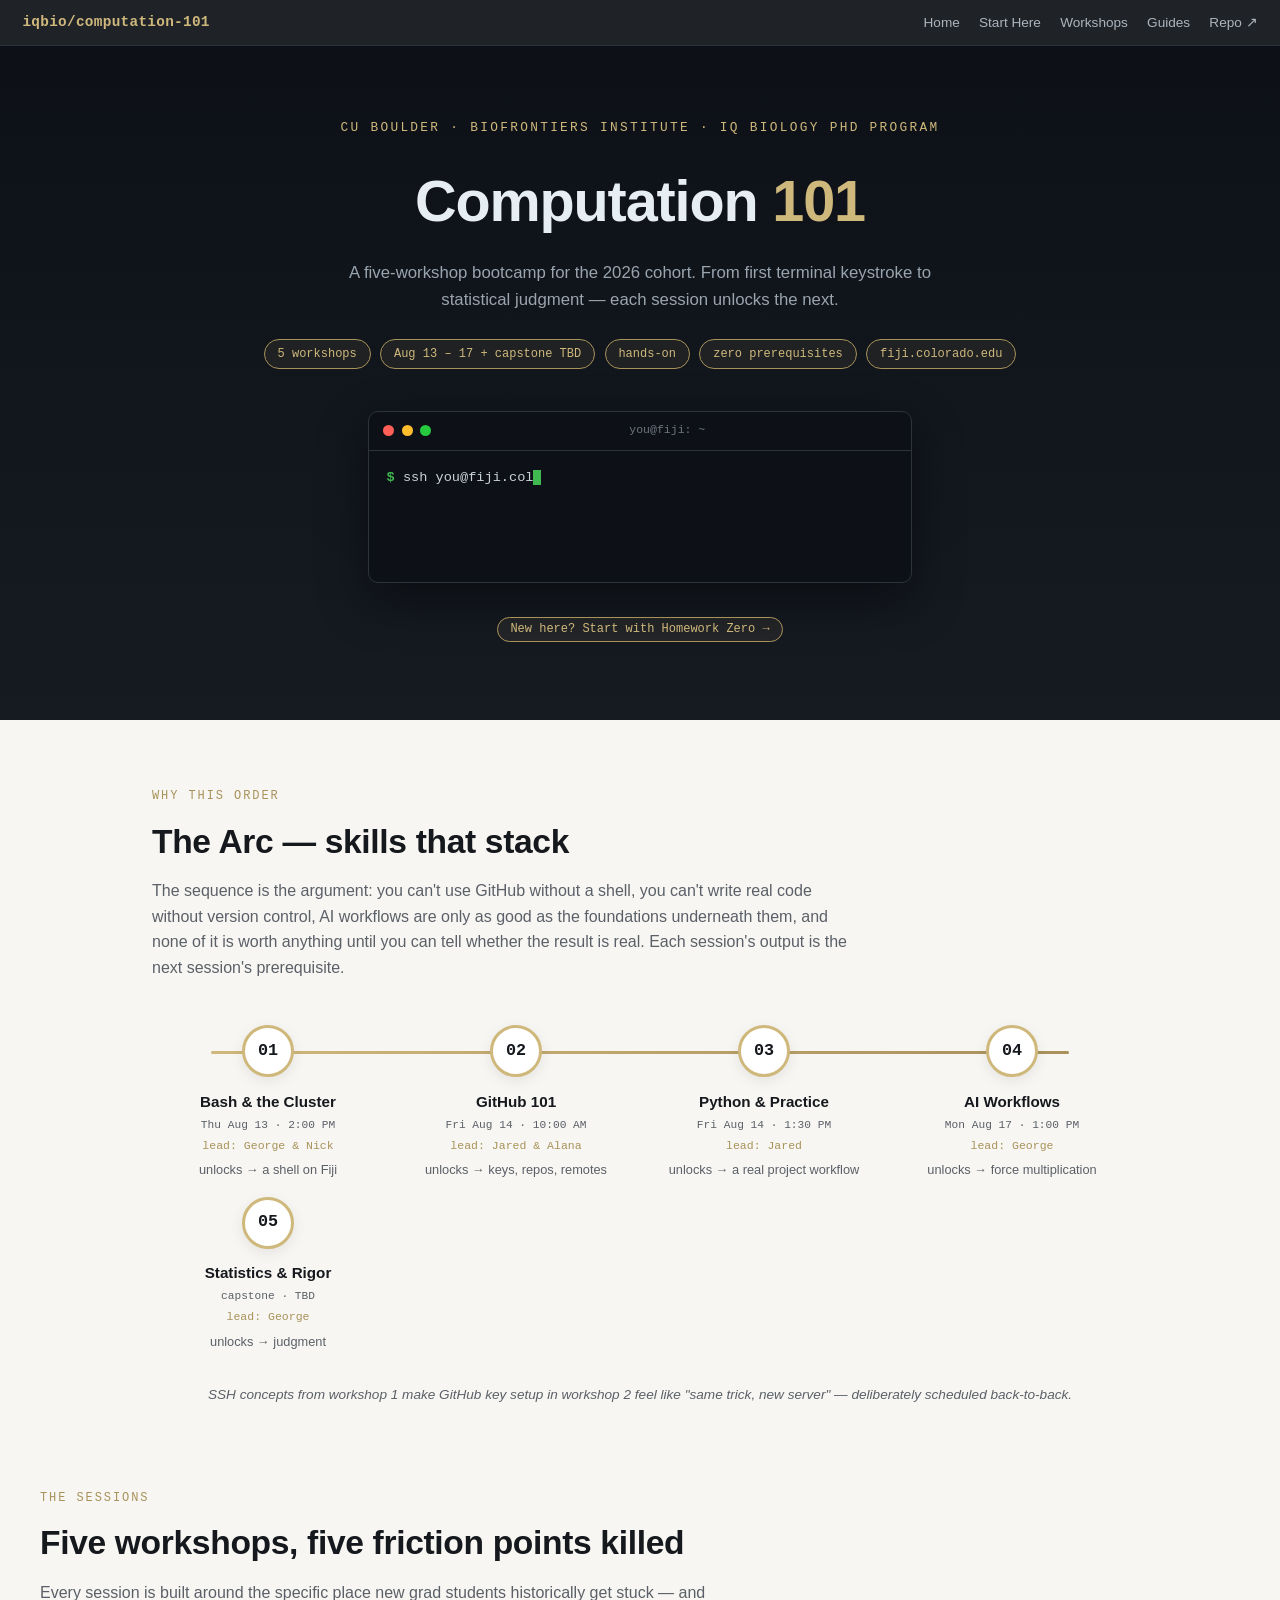
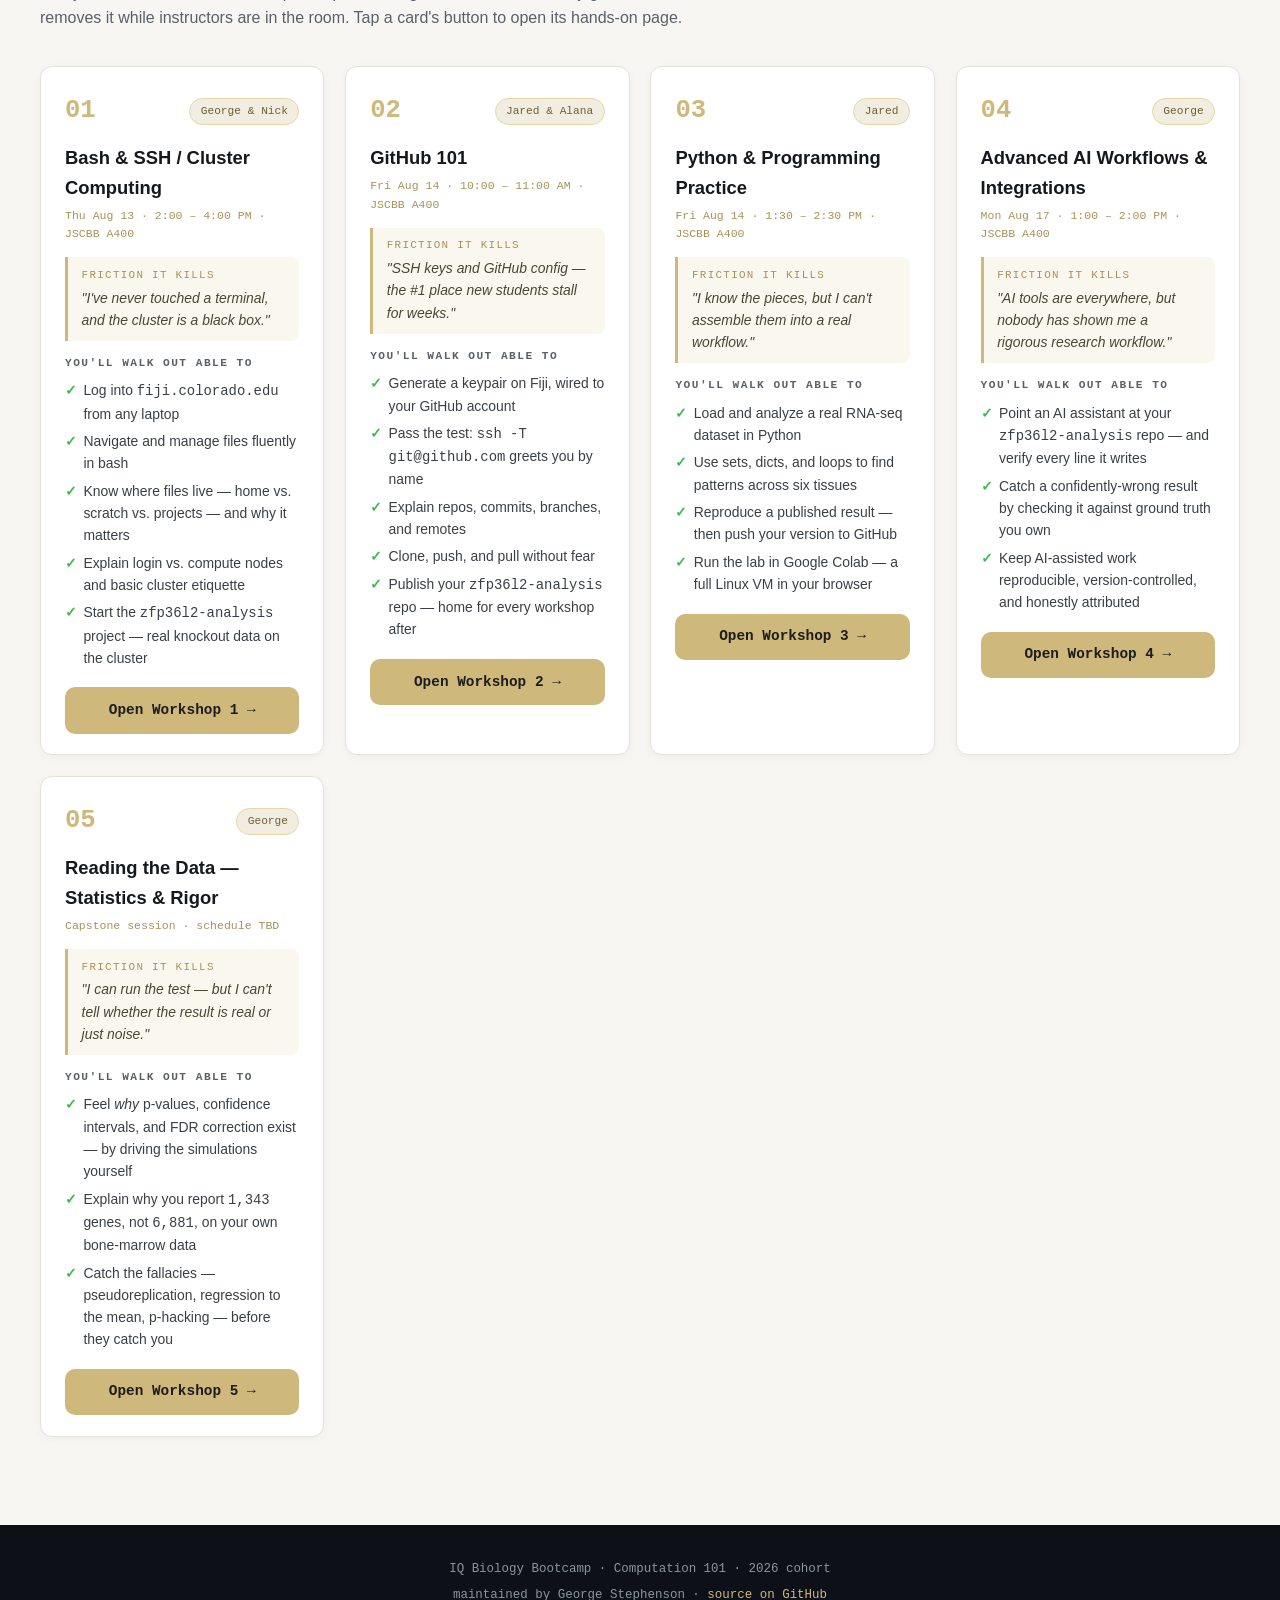
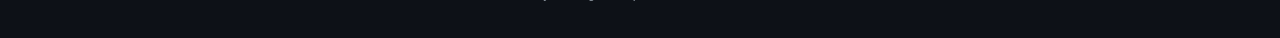
==== commit eb15faef: "Fix issues from full red-team: remove leaked solutions, hold reveal, harden W5 sims and accessibilit" ====
--- a/index.html
+++ b/index.html
@@ -27,7 +27,7 @@
      statistical judgment — each session unlocks the next.</p>
   <div class="chips">
     <span class="chip">5 workshops</span>
-    <span class="chip">Aug 13 – 17 · JSCBB A400</span>
+    <span class="chip">Aug 13 – 17 + capstone TBD</span>
     <span class="chip">hands-on</span>
     <span class="chip">zero prerequisites</span>
     <span class="chip">fiji.colorado.edu</span>
@@ -46,8 +46,8 @@
   <p class="sec-kicker">Why this order</p>
   <h2>The Arc — skills that stack</h2>
   <p class="sec-sub">The sequence is the argument: you can't use GitHub without a shell, you can't
-     write real code without version control, and AI workflows are only as good as the foundations
-     underneath them. Each session's output is the next session's prerequisite.</p>
+     write real code without version control, AI workflows are only as good as the foundations
+     underneath them, and none of it is worth anything until you can tell whether the result is real. Each session's output is the next session's prerequisite.</p>
   <div class="arc-wrap reveal">
     <div class="arc-rail"><span class="arc-fill"></span></div>
     <div class="arc-nodes">
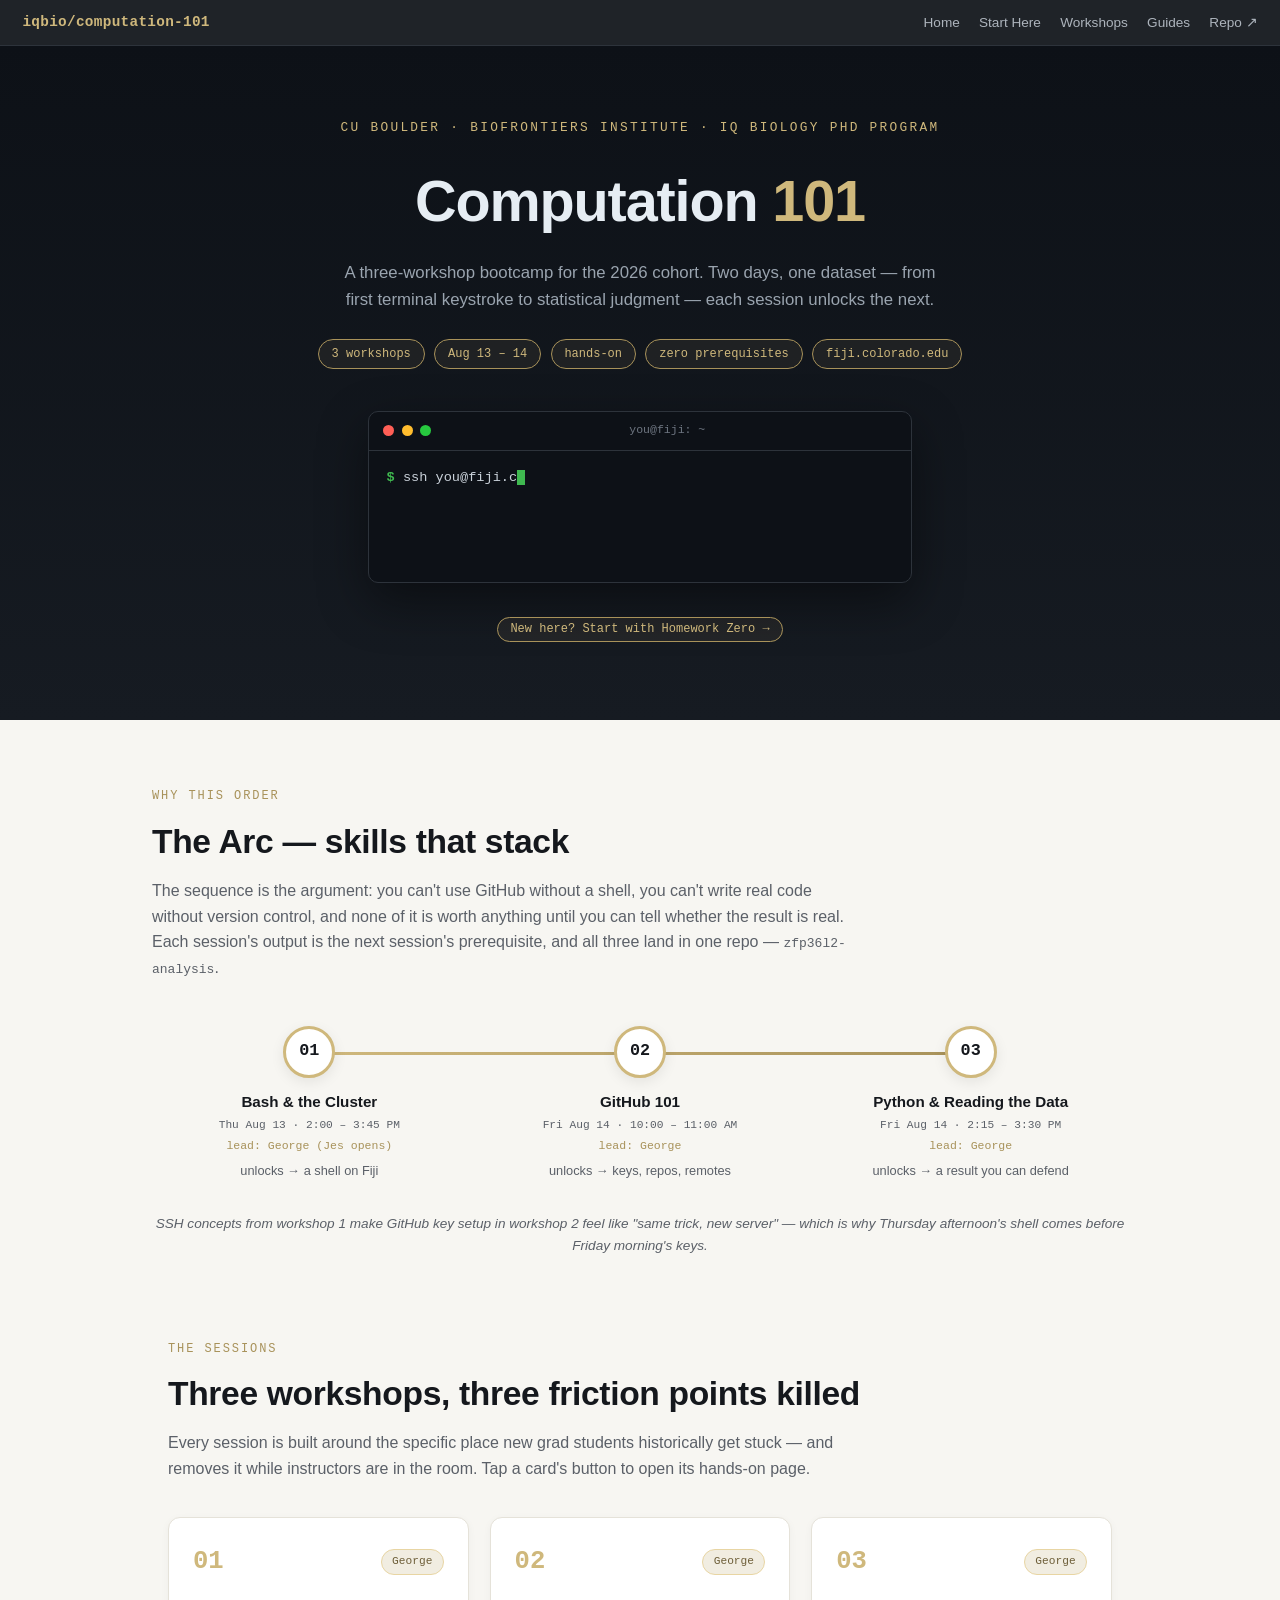
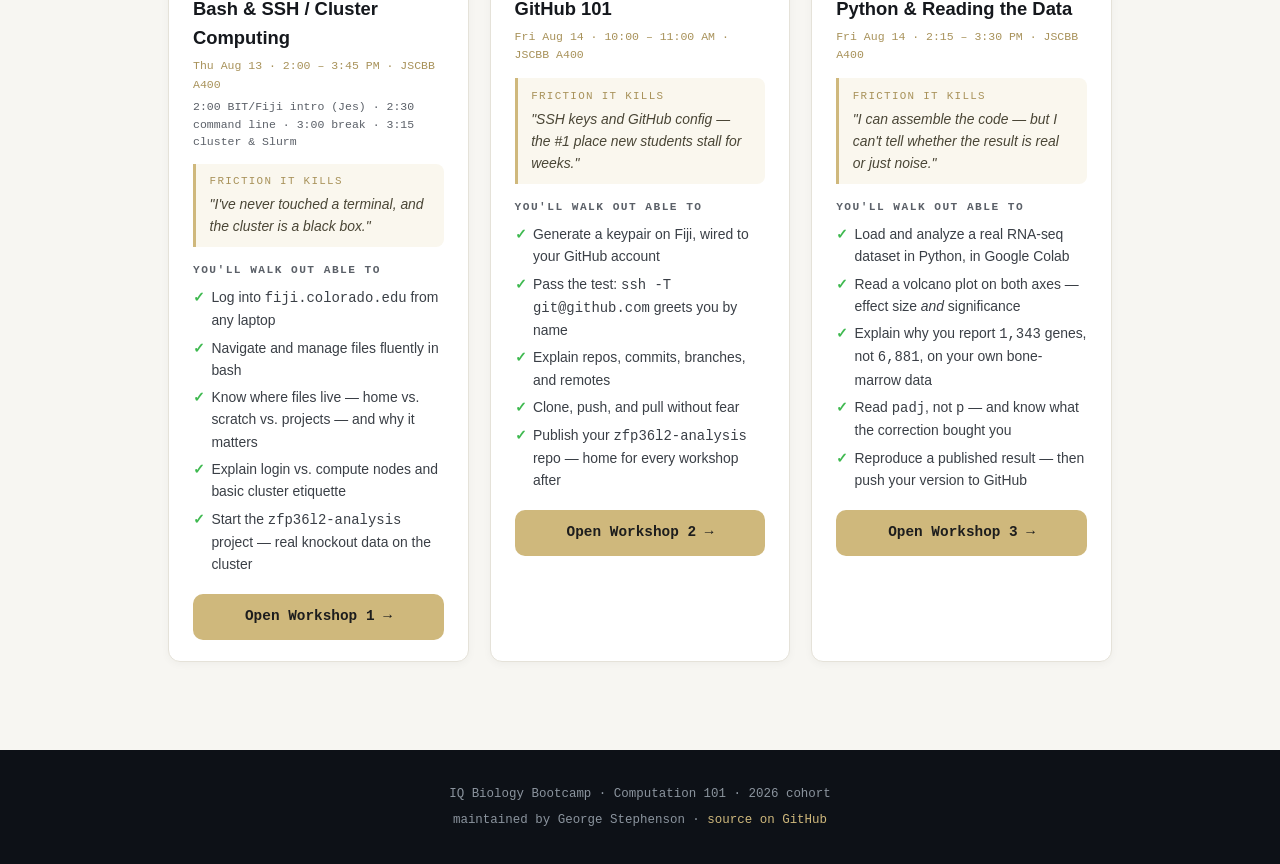
==== commit 5964f86b: "Site: three workshops, real schedule, correct leads The bootcamp drops from five workshops to three." ====
--- a/index.html
+++ b/index.html
@@ -4,7 +4,7 @@
 <meta charset="UTF-8">
 <meta name="viewport" content="width=device-width, initial-scale=1.0">
 <title>Computation 101 · IQ Biology Bootcamp 2026</title>
-<meta name="description" content="Five-workshop computing bootcamp for the 2026 IQ Biology cohort — bash & cluster computing on Fiji, Git/GitHub, Python, AI-assisted workflows, and statistical rigor. BioFrontiers Institute, CU Boulder.">
+<meta name="description" content="Three-workshop computing bootcamp for the 2026 IQ Biology cohort — bash & cluster computing on Fiji, Git/GitHub, and Python with the statistics to judge the result. BioFrontiers Institute, CU Boulder.">
 <link rel="stylesheet" href="assets/site.css">
 </head>
 <body>
@@ -23,11 +23,11 @@
 <header id="top">
   <p class="kicker">CU Boulder · BioFrontiers Institute · IQ Biology PhD Program</p>
   <h1>Computation <span class="num">101</span></h1>
-  <p class="lede">A five-workshop bootcamp for the 2026 cohort. From first terminal keystroke to
+  <p class="lede">A three-workshop bootcamp for the 2026 cohort. Two days, one dataset — from first terminal keystroke to
      statistical judgment — each session unlocks the next.</p>
   <div class="chips">
-    <span class="chip">5 workshops</span>
-    <span class="chip">Aug 13 – 17 + capstone TBD</span>
+    <span class="chip">3 workshops</span>
+    <span class="chip">Aug 13 – 14</span>
     <span class="chip">hands-on</span>
     <span class="chip">zero prerequisites</span>
     <span class="chip">fiji.colorado.edu</span>
@@ -45,65 +45,54 @@
 <section id="arc">
   <p class="sec-kicker">Why this order</p>
   <h2>The Arc — skills that stack</h2>
-  <p class="sec-sub">The sequence is the argument: you can't use GitHub without a shell, you can't
-     write real code without version control, AI workflows are only as good as the foundations
-     underneath them, and none of it is worth anything until you can tell whether the result is real. Each session's output is the next session's prerequisite.</p>
+  <p class="sec-sub">The sequence is the argument: you can't use GitHub without a shell, you
+     can't write real code without version control, and none of it is worth anything until you
+     can tell whether the result is real. Each session's output is the next session's
+     prerequisite, and all three land in one repo — <code>zfp36l2-analysis</code>.</p>
   <div class="arc-wrap reveal">
     <div class="arc-rail"><span class="arc-fill"></span></div>
     <div class="arc-nodes">
       <div class="arc-node">
         <div class="arc-dot">01</div>
         <h3>Bash &amp; the Cluster</h3>
-        <p class="arc-when">Thu Aug 13 · 2:00 PM</p>
-        <p class="arc-lead">lead: George &amp; Nick</p>
+        <p class="arc-when">Thu Aug 13 · 2:00 – 3:45 PM</p>
+        <p class="arc-lead">lead: George (Jes opens)</p>
         <p class="arc-unlock">unlocks → a shell on Fiji</p>
       </div>
       <div class="arc-node">
         <div class="arc-dot">02</div>
         <h3>GitHub 101</h3>
-        <p class="arc-when">Fri Aug 14 · 10:00 AM</p>
-        <p class="arc-lead">lead: Jared &amp; Alana</p>
+        <p class="arc-when">Fri Aug 14 · 10:00 – 11:00 AM</p>
+        <p class="arc-lead">lead: George</p>
         <p class="arc-unlock">unlocks → keys, repos, remotes</p>
       </div>
       <div class="arc-node">
         <div class="arc-dot">03</div>
-        <h3>Python &amp; Practice</h3>
-        <p class="arc-when">Fri Aug 14 · 1:30 PM</p>
-        <p class="arc-lead">lead: Jared</p>
-        <p class="arc-unlock">unlocks → a real project workflow</p>
-      </div>
-      <div class="arc-node">
-        <div class="arc-dot">04</div>
-        <h3>AI Workflows</h3>
-        <p class="arc-when">Mon Aug 17 · 1:00 PM</p>
+        <h3>Python &amp; Reading the Data</h3>
+        <p class="arc-when">Fri Aug 14 · 2:15 – 3:30 PM</p>
         <p class="arc-lead">lead: George</p>
-        <p class="arc-unlock">unlocks → force multiplication</p>
-      </div>
-      <div class="arc-node">
-        <div class="arc-dot">05</div>
-        <h3>Statistics &amp; Rigor</h3>
-        <p class="arc-when">capstone · TBD</p>
-        <p class="arc-lead">lead: George</p>
-        <p class="arc-unlock">unlocks → judgment</p>
+        <p class="arc-unlock">unlocks → a result you can defend</p>
       </div>
     </div>
   </div>
   <p class="arc-note">SSH concepts from workshop 1 make GitHub key setup in workshop 2 feel like
-     "same trick, new server" — deliberately scheduled back-to-back.</p>
+     "same trick, new server" — which is why Thursday afternoon's shell comes before Friday
+     morning's keys.</p>
 </section>
 
 <section id="workshops">
   <p class="sec-kicker">The sessions</p>
-  <h2>Five workshops, five friction points killed</h2>
+  <h2>Three workshops, three friction points killed</h2>
   <p class="sec-sub">Every session is built around the specific place new grad students historically
      get stuck — and removes it while instructors are in the room. Tap a card's button to open its
      hands-on page.</p>
   <div class="cards">
 
     <div class="card reveal">
-      <div class="card-top"><span class="card-num">01</span><span class="lead-chip">George &amp; Nick</span></div>
+      <div class="card-top"><span class="card-num">01</span><span class="lead-chip">George</span></div>
       <h3>Bash &amp; SSH / Cluster Computing</h3>
-      <p class="when">Thu Aug 13 · 2:00 – 4:00 PM · JSCBB A400</p>
+      <p class="when">Thu Aug 13 · 2:00 – 3:45 PM · JSCBB A400
+        <span class="blocks">2:00 BIT/Fiji intro (Jes) · 2:30 command line · 3:00 break · 3:15 cluster &amp; Slurm</span></p>
       <div class="friction">
         <span class="fl">Friction it kills</span>
         <p>"I've never touched a terminal, and the cluster is a black box."</p>
@@ -120,7 +109,7 @@
     </div>
 
     <div class="card reveal">
-      <div class="card-top"><span class="card-num">02</span><span class="lead-chip">Jared &amp; Alana</span></div>
+      <div class="card-top"><span class="card-num">02</span><span class="lead-chip">George</span></div>
       <h3>GitHub 101</h3>
       <p class="when">Fri Aug 14 · 10:00 – 11:00 AM · JSCBB A400</p>
       <div class="friction">
@@ -139,55 +128,22 @@
     </div>
 
     <div class="card reveal">
-      <div class="card-top"><span class="card-num">03</span><span class="lead-chip">Jared</span></div>
-      <h3>Python &amp; Programming Practice</h3>
-      <p class="when">Fri Aug 14 · 1:30 – 2:30 PM · JSCBB A400</p>
+      <div class="card-top"><span class="card-num">03</span><span class="lead-chip">George</span></div>
+      <h3>Python &amp; Reading the Data</h3>
+      <p class="when">Fri Aug 14 · 2:15 – 3:30 PM · JSCBB A400</p>
       <div class="friction">
         <span class="fl">Friction it kills</span>
-        <p>"I know the pieces, but I can't assemble them into a real workflow."</p>
+        <p>"I can assemble the code — but I can't tell whether the result is real or just noise."</p>
       </div>
       <h4>You'll walk out able to</h4>
       <ul class="walk">
-        <li>Load and analyze a real RNA-seq dataset in Python</li>
-        <li>Use sets, dicts, and loops to find patterns across six tissues</li>
+        <li>Load and analyze a real RNA-seq dataset in Python, in Google Colab</li>
+        <li>Read a volcano plot on both axes — effect size <em>and</em> significance</li>
+        <li>Explain why you report <code>1,343</code> genes, not <code>6,881</code>, on your own bone-marrow data</li>
+        <li>Read <code>padj</code>, not <code>p</code> — and know what the correction bought you</li>
         <li>Reproduce a published result — then push your version to GitHub</li>
-        <li>Run the lab in Google Colab — a full Linux VM in your browser</li>
       </ul>
       <a class="ws-open" href="workshop3.html">Open Workshop 3 →</a>
-    </div>
-
-    <div class="card reveal">
-      <div class="card-top"><span class="card-num">04</span><span class="lead-chip">George</span></div>
-      <h3>Advanced AI Workflows &amp; Integrations</h3>
-      <p class="when">Mon Aug 17 · 1:00 – 2:00 PM · JSCBB A400</p>
-      <div class="friction">
-        <span class="fl">Friction it kills</span>
-        <p>"AI tools are everywhere, but nobody has shown me a rigorous research workflow."</p>
-      </div>
-      <h4>You'll walk out able to</h4>
-      <ul class="walk">
-        <li>Point an AI assistant at your <code>zfp36l2-analysis</code> repo — and verify every line it writes</li>
-        <li>Catch a confidently-wrong result by checking it against ground truth you own</li>
-        <li>Keep AI-assisted work reproducible, version-controlled, and honestly attributed</li>
-      </ul>
-      <a class="ws-open" href="workshop4.html">Open Workshop 4 →</a>
-    </div>
-
-    <div class="card reveal">
-      <div class="card-top"><span class="card-num">05</span><span class="lead-chip">George</span></div>
-      <h3>Reading the Data — Statistics &amp; Rigor</h3>
-      <p class="when">Capstone session · schedule TBD</p>
-      <div class="friction">
-        <span class="fl">Friction it kills</span>
-        <p>"I can run the test — but I can't tell whether the result is real or just noise."</p>
-      </div>
-      <h4>You'll walk out able to</h4>
-      <ul class="walk">
-        <li>Feel <em>why</em> p-values, confidence intervals, and FDR correction exist — by driving the simulations yourself</li>
-        <li>Explain why you report <code>1,343</code> genes, not <code>6,881</code>, on your own bone-marrow data</li>
-        <li>Catch the fallacies — pseudoreplication, regression to the mean, p-hacking — before they catch you</li>
-      </ul>
-      <a class="ws-open" href="workshop5.html">Open Workshop 5 →</a>
     </div>
 
   </div>
--- a/assets/site.css
+++ b/assets/site.css
@@ -61,11 +61,11 @@
 
   /* ---------- arc timeline ---------- */
   .arc-wrap{position:relative;margin:2.8rem 0 1rem}
-  .arc-rail{position:absolute;top:26px;left:6%;right:6%;height:3px;background:var(--line);border-radius:2px;overflow:hidden}
+  .arc-rail{position:absolute;top:26px;left:17%;right:17%;height:3px;background:var(--line);border-radius:2px;overflow:hidden}
   .arc-fill{display:block;width:100%;height:100%;background:linear-gradient(90deg,var(--gold),var(--gold-dark));
             transform:scaleX(0);transform-origin:left;transition:transform 1.4s ease .2s}
   .arc-wrap.in .arc-fill{transform:scaleX(1)}
-  .arc-nodes{position:relative;display:grid;grid-template-columns:repeat(4,1fr);gap:1rem}
+  .arc-nodes{position:relative;display:grid;grid-template-columns:repeat(3,1fr);gap:1rem}
   .arc-node{text-align:center;padding:0 .3rem}
   .arc-dot{width:52px;height:52px;margin:0 auto .8rem;border-radius:50%;background:var(--card);
            border:3px solid var(--gold);display:flex;align-items:center;justify-content:center;
@@ -82,9 +82,9 @@
   }
 
   /* ---------- workshop cards ---------- */
-  .cards{display:grid;grid-template-columns:repeat(4,1fr);gap:1.3rem;margin-top:.5rem}
-  #workshops{max-width:78rem}                                          /* room for 4 cards across on laptops */
-  @media(max-width:1180px){.cards{grid-template-columns:repeat(2,1fr)}} /* tablets / small laptops → 2×2 */
+  .cards{display:grid;grid-template-columns:repeat(3,1fr);gap:1.3rem;margin-top:.5rem}
+  #workshops{max-width:62rem}                                          /* room for 3 cards across on laptops */
+  @media(max-width:920px){.cards{grid-template-columns:1fr}} /* tablets / small laptops → single column */
   @media(max-width:600px){.cards{grid-template-columns:1fr}}           /* phones → single column */
   .card{background:var(--card);border:1px solid var(--line);border-radius:12px;padding:1.5rem 1.5rem 1.3rem;
         box-shadow:0 2px 8px rgba(0,0,0,.04);transition:transform .25s ease,box-shadow .25s ease}
@@ -95,6 +95,7 @@
              border:1px solid var(--amber-border);border-radius:999px;padding:.2rem .65rem;white-space:nowrap}
   .card h3{font-size:1.15rem;margin-bottom:.7rem}
   .when{font-family:var(--mono);font-size:.72rem;color:var(--gold-dark);margin:-.4rem 0 .85rem}
+  .when .blocks{display:block;color:var(--gray);margin-top:.25rem;line-height:1.5;letter-spacing:0}
   .friction{border-left:3px solid var(--gold);background:#faf7ee;padding:.6rem .85rem;border-radius:0 8px 8px 0;margin-bottom:.9rem}
   .friction .fl{font-family:var(--mono);font-size:.68rem;letter-spacing:.12em;text-transform:uppercase;color:var(--gold-dark);display:block;margin-bottom:.15rem}
   .friction p{font-size:.87rem;font-style:italic;color:#4a4636}
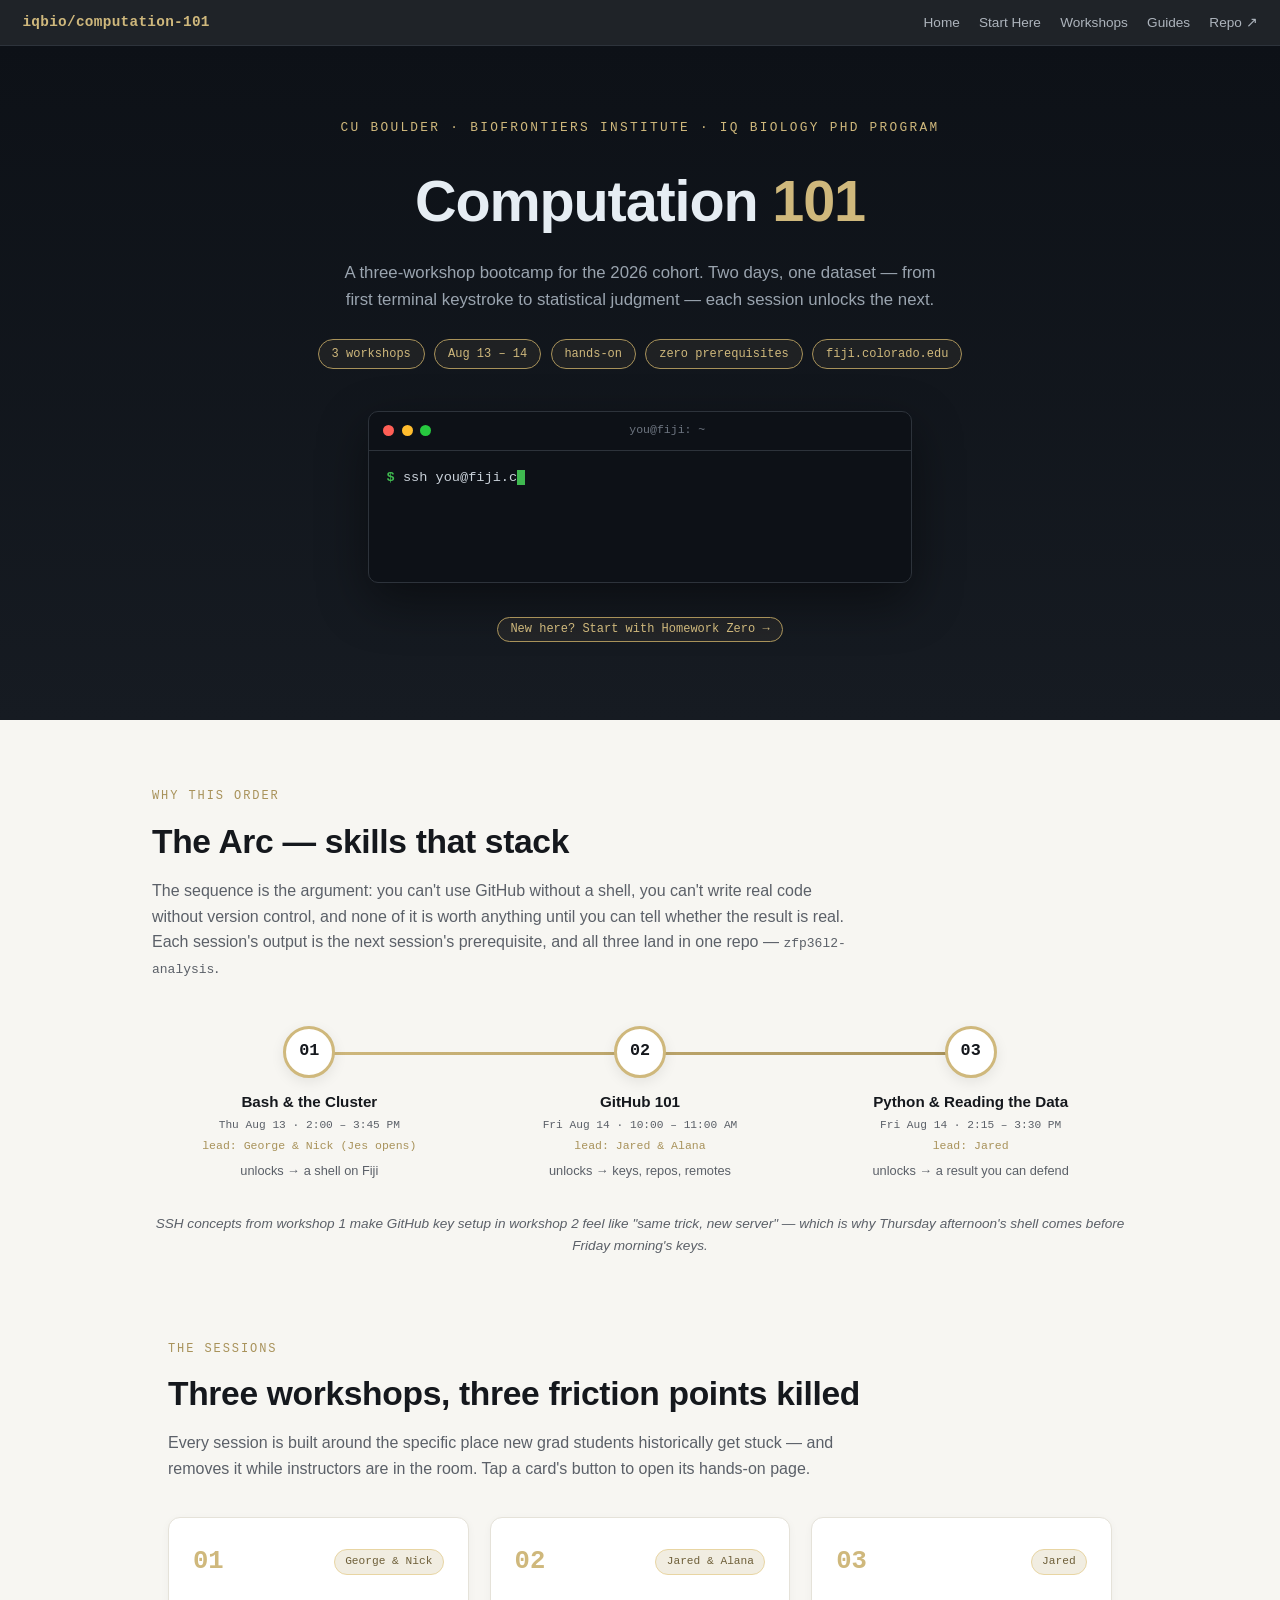
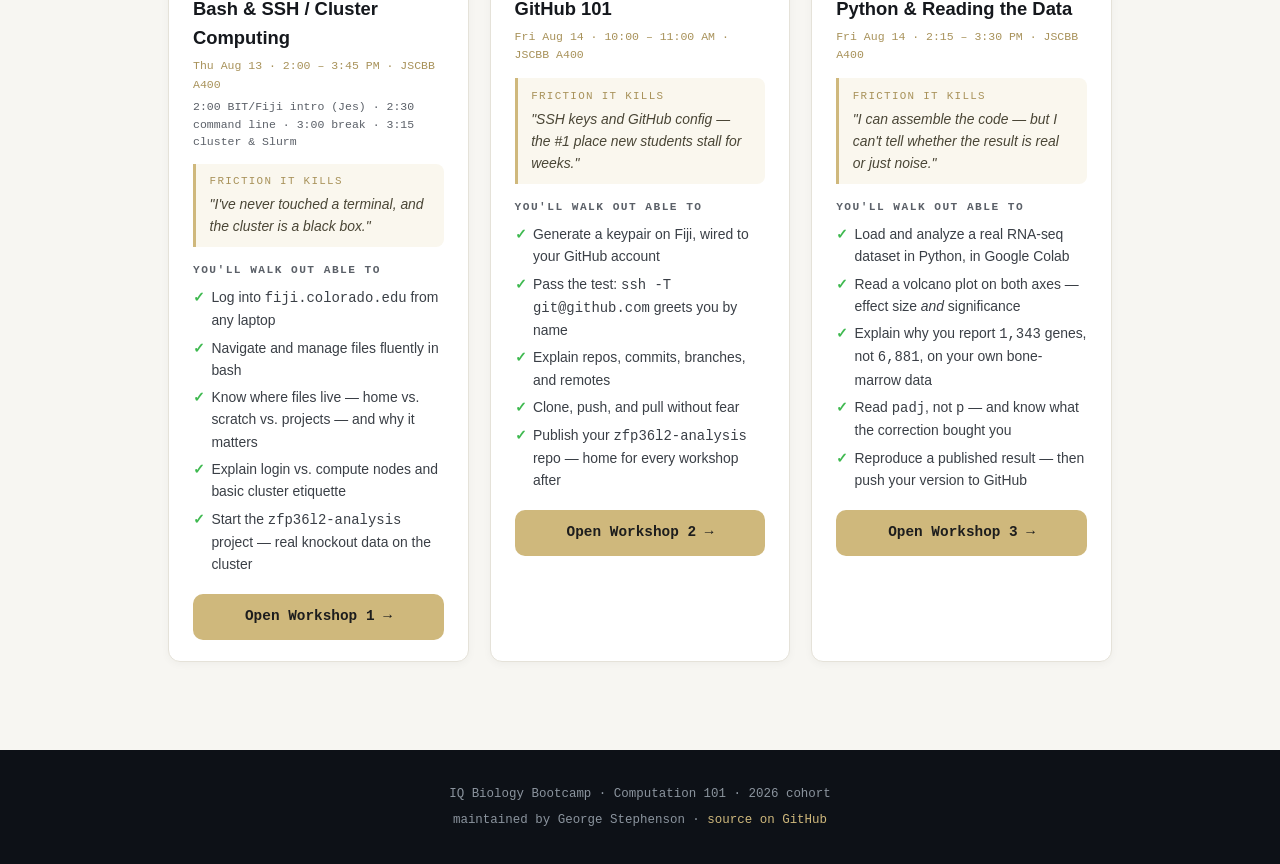
==== commit eee8fd93: "Restore the workshop leads I removed Nick, Jared and Alana were listed as co-leads and I deleted all" ====
--- a/index.html
+++ b/index.html
@@ -56,21 +56,21 @@
         <div class="arc-dot">01</div>
         <h3>Bash &amp; the Cluster</h3>
         <p class="arc-when">Thu Aug 13 · 2:00 – 3:45 PM</p>
-        <p class="arc-lead">lead: George (Jes opens)</p>
+        <p class="arc-lead">lead: George &amp; Nick (Jes opens)</p>
         <p class="arc-unlock">unlocks → a shell on Fiji</p>
       </div>
       <div class="arc-node">
         <div class="arc-dot">02</div>
         <h3>GitHub 101</h3>
         <p class="arc-when">Fri Aug 14 · 10:00 – 11:00 AM</p>
-        <p class="arc-lead">lead: George</p>
+        <p class="arc-lead">lead: Jared &amp; Alana</p>
         <p class="arc-unlock">unlocks → keys, repos, remotes</p>
       </div>
       <div class="arc-node">
         <div class="arc-dot">03</div>
         <h3>Python &amp; Reading the Data</h3>
         <p class="arc-when">Fri Aug 14 · 2:15 – 3:30 PM</p>
-        <p class="arc-lead">lead: George</p>
+        <p class="arc-lead">lead: Jared</p>
         <p class="arc-unlock">unlocks → a result you can defend</p>
       </div>
     </div>
@@ -89,7 +89,7 @@
   <div class="cards">
 
     <div class="card reveal">
-      <div class="card-top"><span class="card-num">01</span><span class="lead-chip">George</span></div>
+      <div class="card-top"><span class="card-num">01</span><span class="lead-chip">George &amp; Nick</span></div>
       <h3>Bash &amp; SSH / Cluster Computing</h3>
       <p class="when">Thu Aug 13 · 2:00 – 3:45 PM · JSCBB A400
         <span class="blocks">2:00 BIT/Fiji intro (Jes) · 2:30 command line · 3:00 break · 3:15 cluster &amp; Slurm</span></p>
@@ -109,7 +109,7 @@
     </div>
 
     <div class="card reveal">
-      <div class="card-top"><span class="card-num">02</span><span class="lead-chip">George</span></div>
+      <div class="card-top"><span class="card-num">02</span><span class="lead-chip">Jared &amp; Alana</span></div>
       <h3>GitHub 101</h3>
       <p class="when">Fri Aug 14 · 10:00 – 11:00 AM · JSCBB A400</p>
       <div class="friction">
@@ -128,7 +128,7 @@
     </div>
 
     <div class="card reveal">
-      <div class="card-top"><span class="card-num">03</span><span class="lead-chip">George</span></div>
+      <div class="card-top"><span class="card-num">03</span><span class="lead-chip">Jared</span></div>
       <h3>Python &amp; Reading the Data</h3>
       <p class="when">Fri Aug 14 · 2:15 – 3:30 PM · JSCBB A400</p>
       <div class="friction">
--- a/assets/site.css
+++ b/assets/site.css
@@ -228,3 +228,17 @@
     table{display:block;overflow-x:auto}
     .subhead h1{overflow-wrap:break-word}
   }
+
+/* per-line copy: one command at a time (bulk paste misfires in a real shell) */
+.snip pre{position:relative}
+.cmdline{display:block;position:relative;padding-right:4rem}
+.cmdline:hover{background:rgba(207,184,124,.09)}
+.linecopy{position:absolute;right:.2rem;top:.02rem;font-family:var(--mono,ui-monospace,monospace);
+  font-size:.62rem;letter-spacing:.05em;background:rgba(207,184,124,.18);color:#CFB87C;
+  border:1px solid rgba(207,184,124,.45);border-radius:5px;padding:.06rem .4rem;cursor:pointer;
+  opacity:.72;transition:opacity .12s,background .12s}
+.cmdline:hover .linecopy{opacity:1;background:rgba(207,184,124,.3)}
+.linecopy:focus-visible{opacity:1;outline:2px solid #CFB87C;outline-offset:1px}
+.linecopy.done{background:#3fb950;color:#0d1117;border-color:#3fb950;opacity:1}
+/* a block-level copy button would collide with the first line's — hide it once per-line exists */
+.snip.perline > .copybtn{display:none}
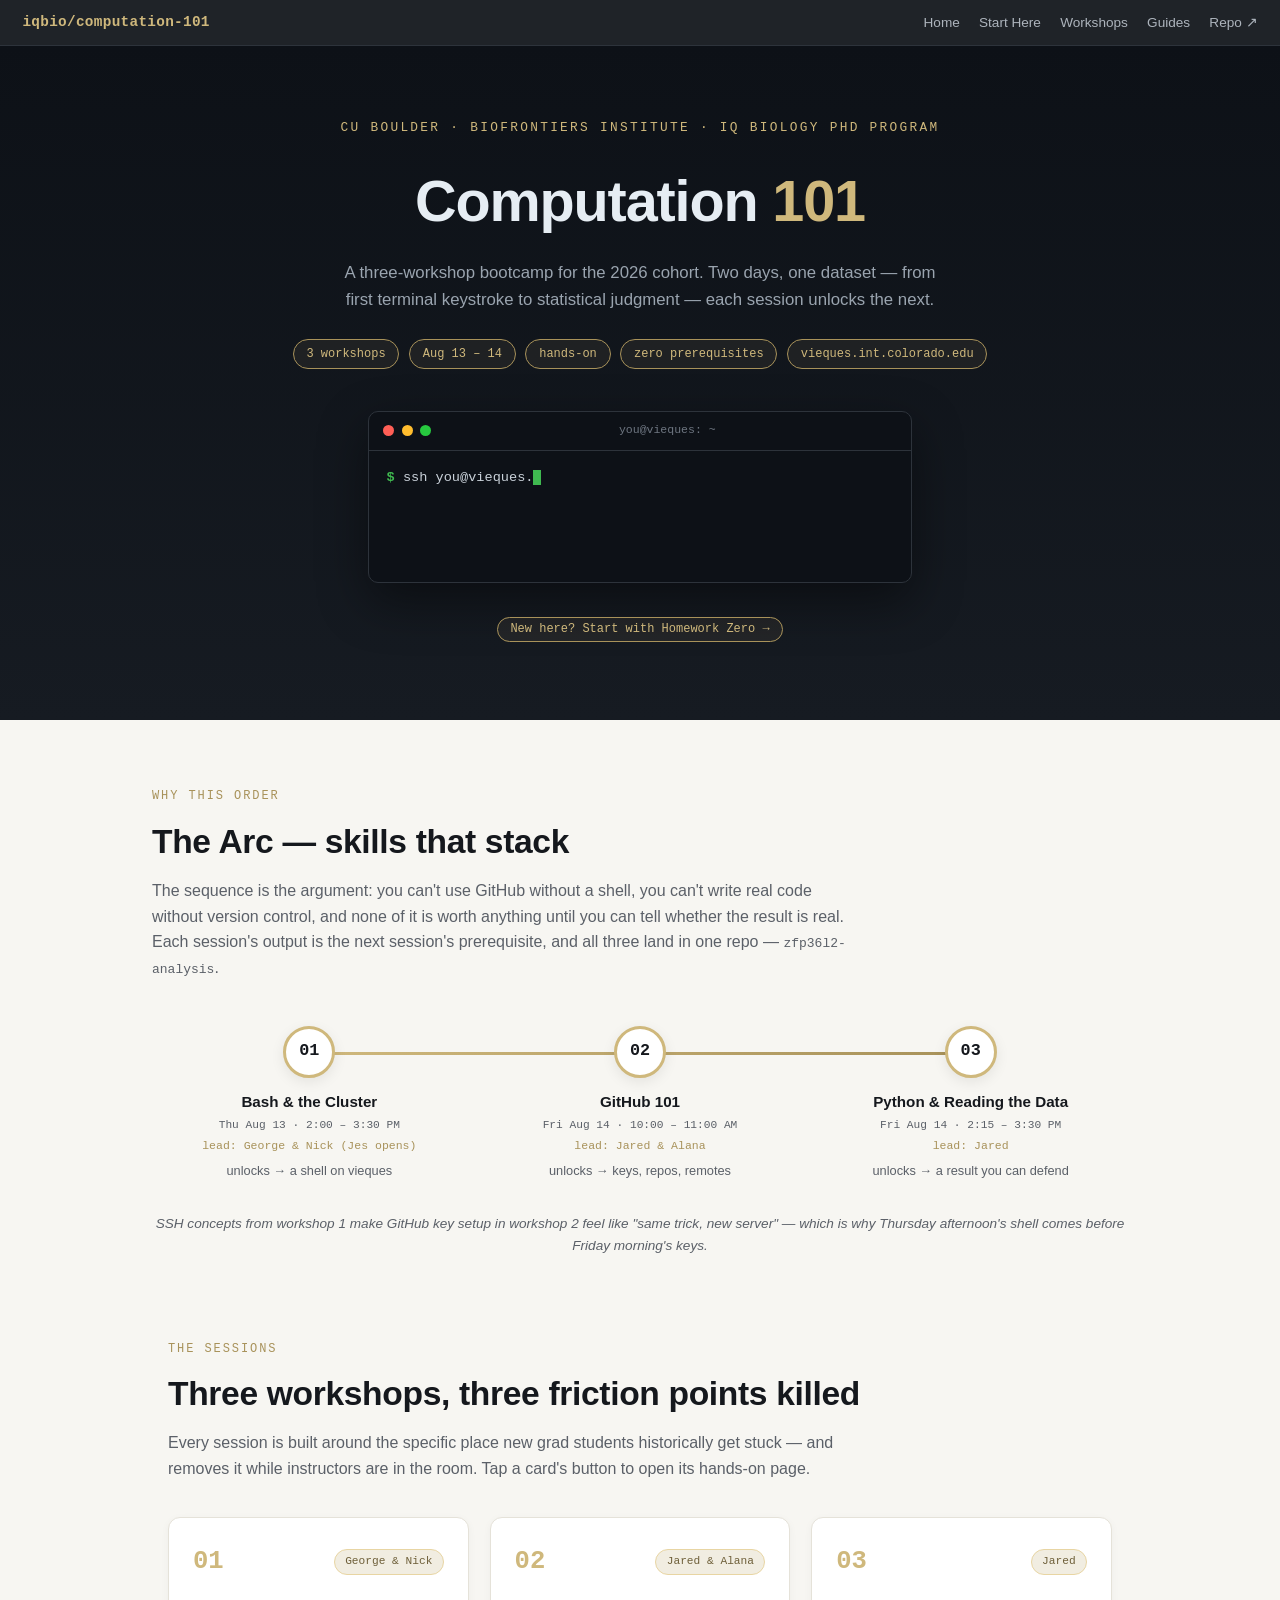
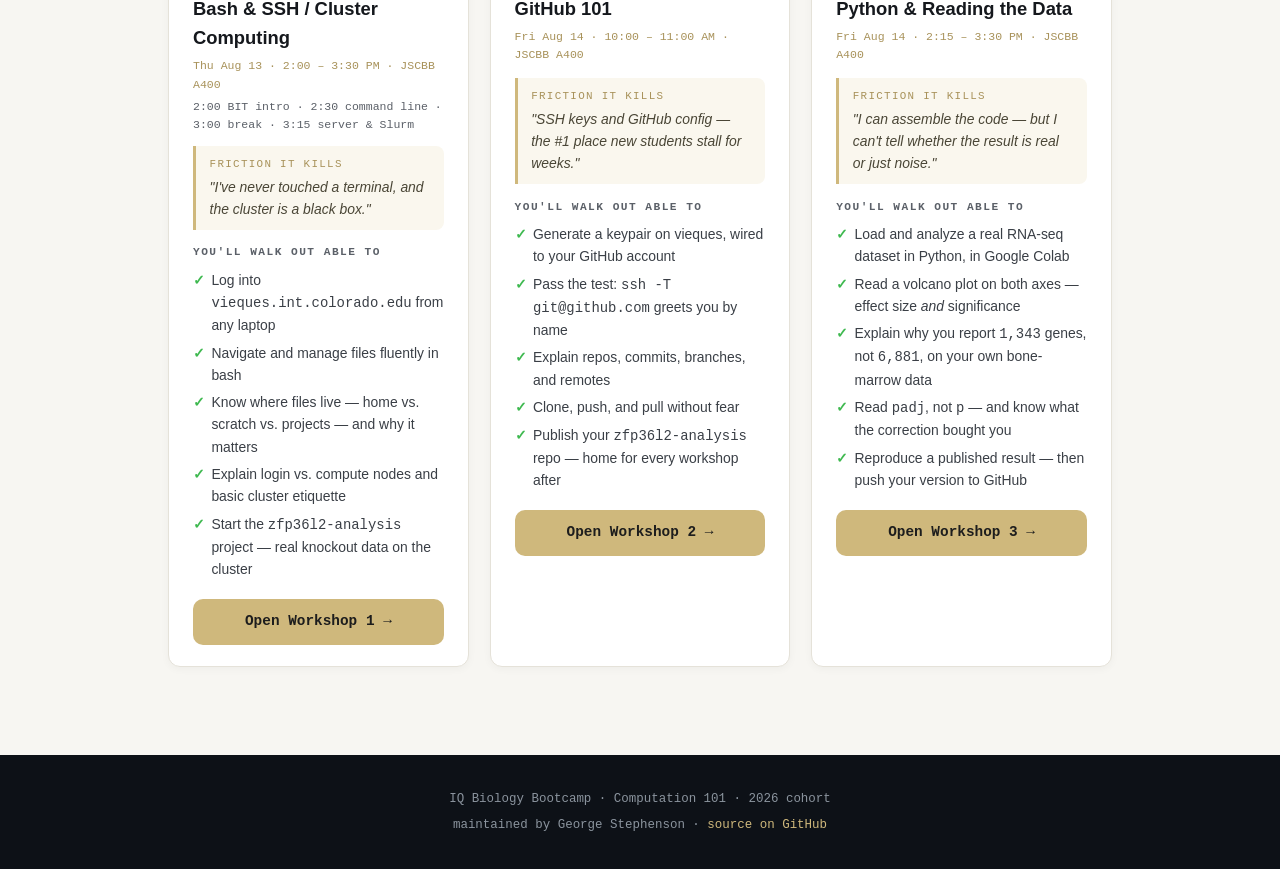
==== commit 9c990bcc: "The workshop runs on vieques, not Fiji BIT stood up a dedicated workshop server for the cohort: vieq" ====
--- a/index.html
+++ b/index.html
@@ -4,7 +4,7 @@
 <meta charset="UTF-8">
 <meta name="viewport" content="width=device-width, initial-scale=1.0">
 <title>Computation 101 · IQ Biology Bootcamp 2026</title>
-<meta name="description" content="Three-workshop computing bootcamp for the 2026 IQ Biology cohort — bash & cluster computing on Fiji, Git/GitHub, and Python with the statistics to judge the result. BioFrontiers Institute, CU Boulder.">
+<meta name="description" content="Three-workshop computing bootcamp for the 2026 IQ Biology cohort — bash & cluster computing on the vieques workshop server, Git/GitHub, and Python with the statistics to judge the result. BioFrontiers Institute, CU Boulder.">
 <link rel="stylesheet" href="assets/site.css">
 </head>
 <body>
@@ -30,12 +30,12 @@
     <span class="chip">Aug 13 – 14</span>
     <span class="chip">hands-on</span>
     <span class="chip">zero prerequisites</span>
-    <span class="chip">fiji.colorado.edu</span>
+    <span class="chip">vieques.int.colorado.edu</span>
   </div>
   <div class="term" aria-hidden="true">
     <div class="term-bar">
       <span class="dot r"></span><span class="dot y"></span><span class="dot g"></span>
-      <span class="term-title">you@fiji: ~</span>
+      <span class="term-title">you@vieques: ~</span>
     </div>
     <div class="term-body" id="termBody"></div>
   </div>
@@ -55,9 +55,9 @@
       <div class="arc-node">
         <div class="arc-dot">01</div>
         <h3>Bash &amp; the Cluster</h3>
-        <p class="arc-when">Thu Aug 13 · 2:00 – 3:45 PM</p>
+        <p class="arc-when">Thu Aug 13 · 2:00 – 3:30 PM</p>
         <p class="arc-lead">lead: George &amp; Nick (Jes opens)</p>
-        <p class="arc-unlock">unlocks → a shell on Fiji</p>
+        <p class="arc-unlock">unlocks → a shell on vieques</p>
       </div>
       <div class="arc-node">
         <div class="arc-dot">02</div>
@@ -91,15 +91,15 @@
     <div class="card reveal">
       <div class="card-top"><span class="card-num">01</span><span class="lead-chip">George &amp; Nick</span></div>
       <h3>Bash &amp; SSH / Cluster Computing</h3>
-      <p class="when">Thu Aug 13 · 2:00 – 3:45 PM · JSCBB A400
-        <span class="blocks">2:00 BIT/Fiji intro (Jes) · 2:30 command line · 3:00 break · 3:15 cluster &amp; Slurm</span></p>
+      <p class="when">Thu Aug 13 · 2:00 – 3:30 PM · JSCBB A400
+        <span class="blocks">2:00 BIT intro · 2:30 command line · 3:00 break · 3:15 server &amp; Slurm</span></p>
       <div class="friction">
         <span class="fl">Friction it kills</span>
         <p>"I've never touched a terminal, and the cluster is a black box."</p>
       </div>
       <h4>You'll walk out able to</h4>
       <ul class="walk">
-        <li>Log into <code>fiji.colorado.edu</code> from any laptop</li>
+        <li>Log into <code>vieques.int.colorado.edu</code> from any laptop</li>
         <li>Navigate and manage files fluently in bash</li>
         <li>Know where files live — home vs. scratch vs. projects — and why it matters</li>
         <li>Explain login vs. compute nodes and basic cluster etiquette</li>
@@ -118,7 +118,7 @@
       </div>
       <h4>You'll walk out able to</h4>
       <ul class="walk">
-        <li>Generate a keypair on Fiji, wired to your GitHub account</li>
+        <li>Generate a keypair on vieques, wired to your GitHub account</li>
         <li>Pass the test: <code>ssh -T git@github.com</code> greets you by name</li>
         <li>Explain repos, commits, branches, and remotes</li>
         <li>Clone, push, and pull without fear</li>
@@ -161,9 +161,9 @@
   /* hero terminal typing (home page only) */
   var reduced = window.matchMedia('(prefers-reduced-motion: reduce)').matches;
   var lines = [
-    {prefix:'$ ',            text:'ssh you@fiji.colorado.edu', cls:'prompt'},
-    {prefix:'',              text:'Welcome to fiji — BioFrontiers Computing, CU Boulder', cls:'out'},
-    {prefix:'[you@fiji ~]$ ',text:'echo "hello, cohort 2026"', cls:'prompt'},
+    {prefix:'$ ',            text:'ssh you@vieques.int.colorado.edu', cls:'prompt'},
+    {prefix:'',              text:'Welcome to vieques — your workshop server, CU Boulder', cls:'out'},
+    {prefix:'[you@vieques ~]$ ',text:'echo "hello, cohort 2026"', cls:'prompt'},
     {prefix:'',              text:'hello, cohort 2026', cls:'out'}
   ];
   var body = document.getElementById('termBody');
@@ -172,7 +172,7 @@
   function finalCursor(){
     var ln = document.createElement('div');
     ln.className = 'ln';
-    ln.innerHTML = '<span class="prompt">[you@fiji ~]$ </span><span class="cursor"></span>';
+    ln.innerHTML = '<span class="prompt">[you@vieques ~]$ </span><span class="cursor"></span>';
     body.appendChild(ln);
   }
 
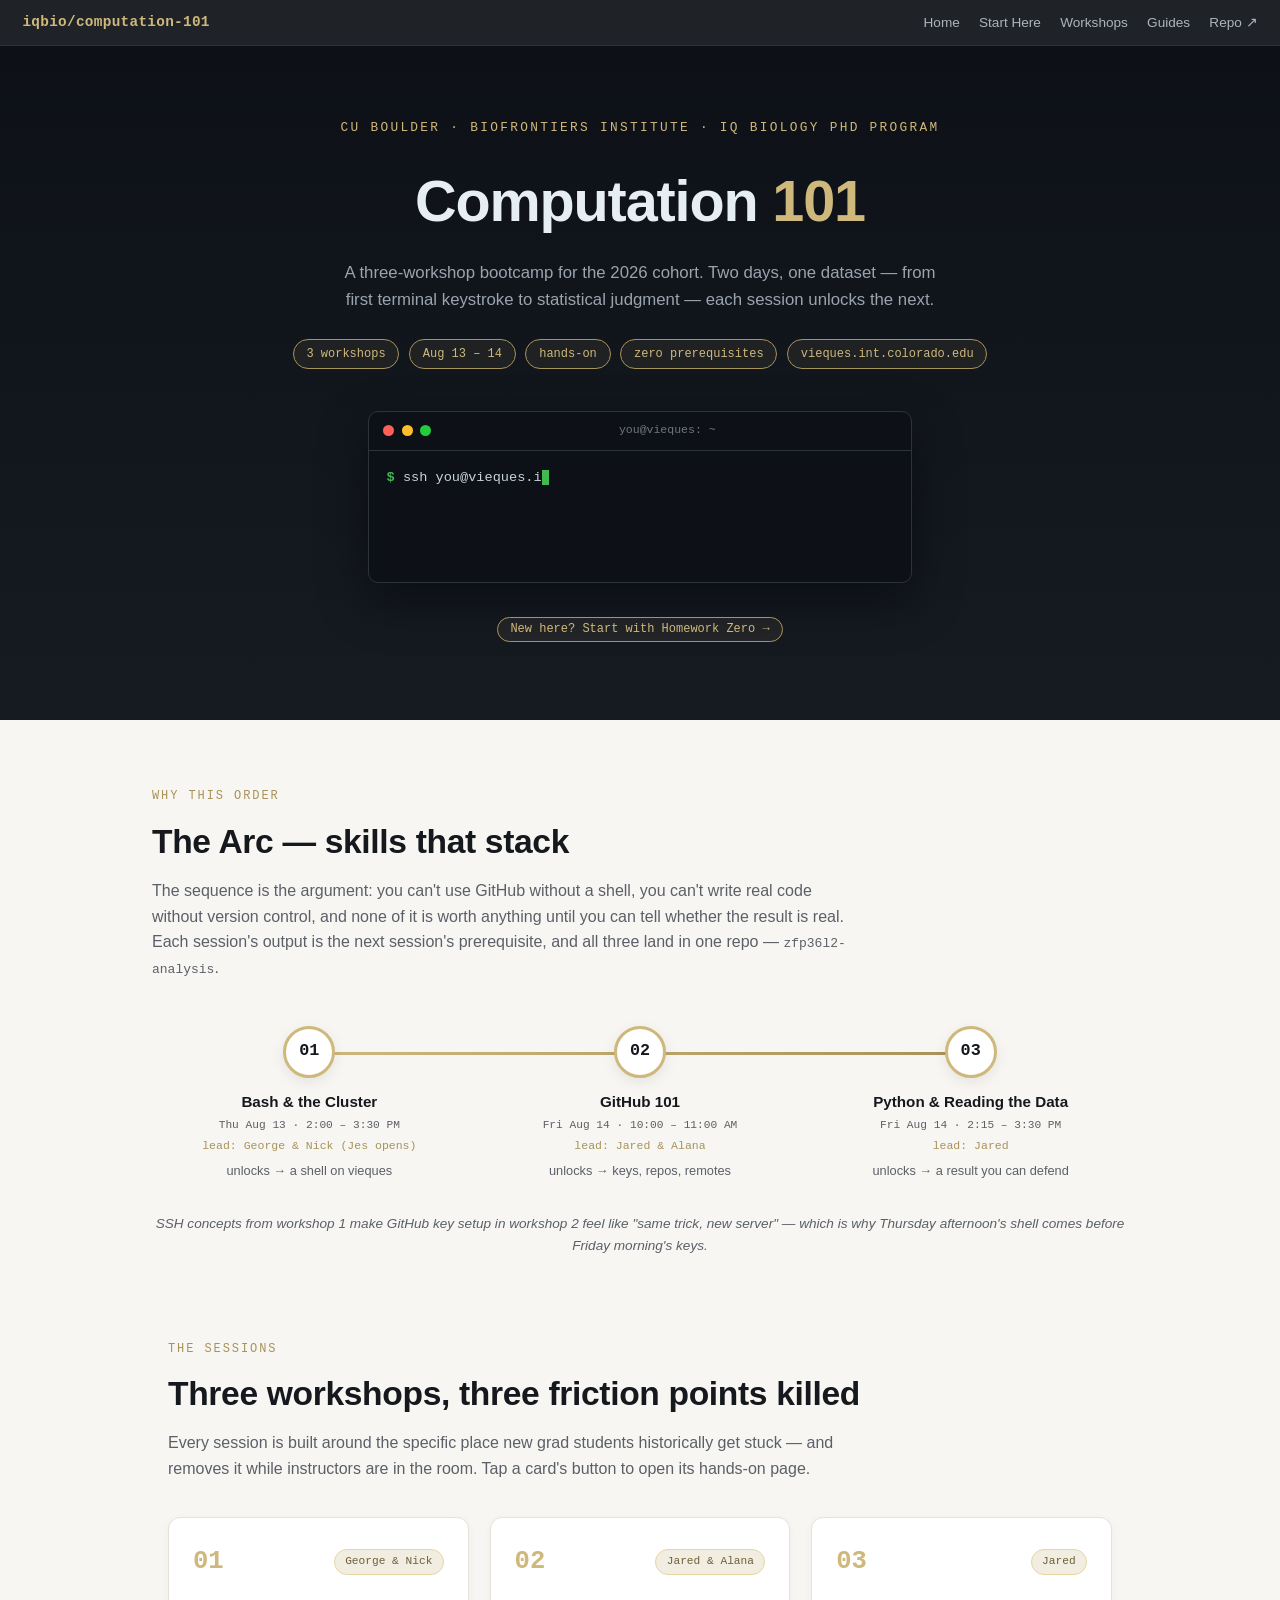
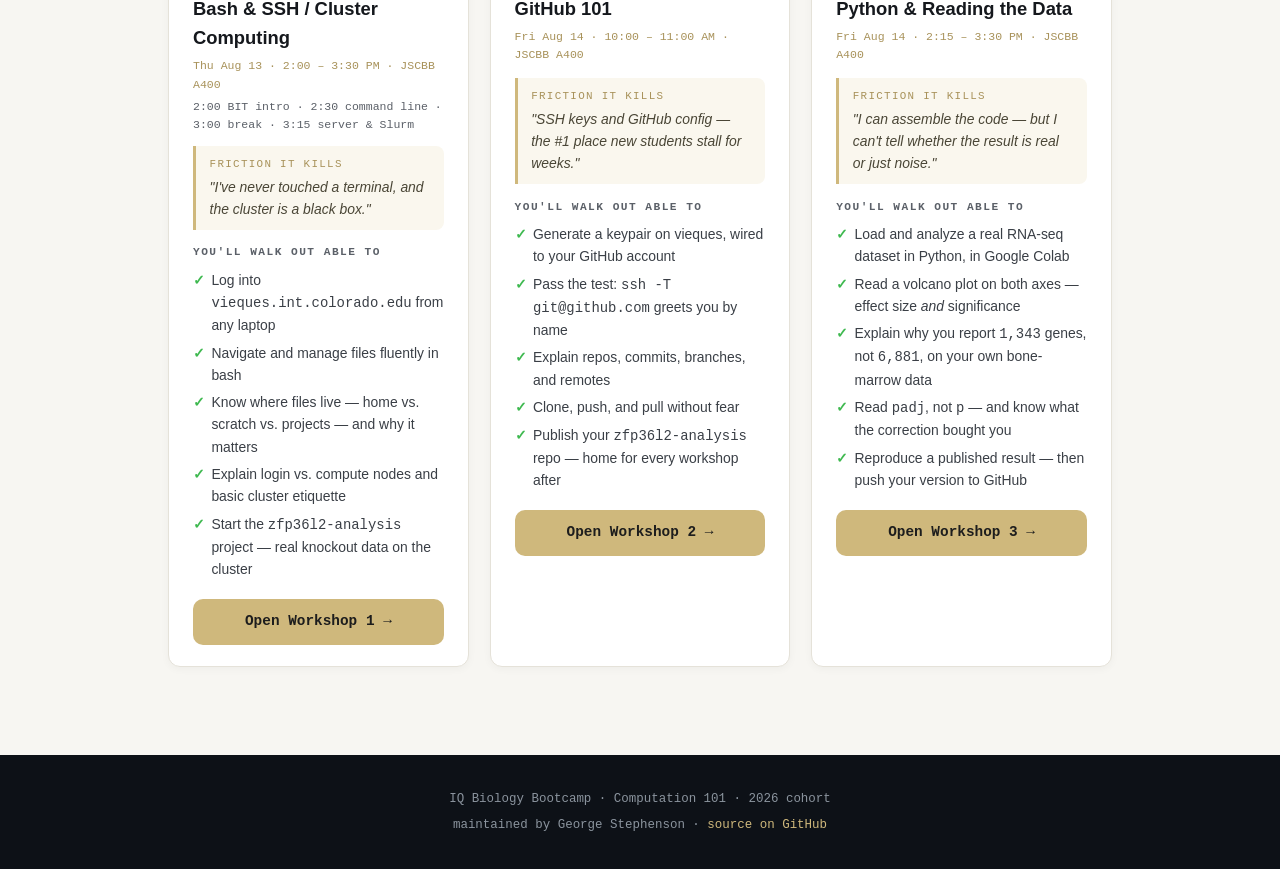
==== commit 50301c18: "Fix: Un-nest code containers, eliminate competing inline scripts, and universalize copy buttons acro" ====
--- a/index.html
+++ b/index.html
@@ -155,7 +155,6 @@
      <a href="https://github.com/gsstephenson/iqbio-computation-101-2026" target="_blank" rel="noopener">source on GitHub</a></p>
 </footer>
 
-<script src="assets/site.js"></script>
 <script>
 (function(){
   /* hero terminal typing (home page only) */
@@ -220,5 +219,6 @@
 })();
 </script>
 
+  <script src="assets/site.js"></script>
 </body>
 </html>
--- a/assets/site.css
+++ b/assets/site.css
@@ -141,8 +141,9 @@
   .snip{position:relative;background:var(--term-bg);border-radius:8px;margin:.6rem 0;border:1px solid var(--term-border)}
   .snip pre{padding:.7rem 4.2rem .7rem .9rem;overflow-x:auto;font-family:var(--mono);font-size:.82rem;color:var(--term-text)}
   .snip .p{color:var(--term-green);font-weight:600}
-  .copybtn{position:absolute;top:.45rem;right:.5rem;font-family:var(--mono);font-size:.68rem;background:#21262d;color:#adb4bc;border:1px solid #30363d;border-radius:6px;padding:.2rem .55rem;cursor:pointer}
+  .copybtn{position:absolute;top:.45rem;right:.5rem;z-index:2;font-family:var(--mono);font-size:.68rem;background:#21262d;color:#adb4bc;border:1px solid #30363d;border-radius:6px;padding:.2rem .55rem;cursor:pointer;transition:background .15s,color .15s,border-color .15s}
   .copybtn:hover{color:var(--gold);border-color:var(--gold-dark)}
+  .copybtn.done{background:#3fb950;color:#0d1117;border-color:#3fb950}
   .expect{font-family:var(--mono);font-size:.78rem;color:#8b949e;background:#161b22;border-top:1px dashed #30363d;padding:.55rem .9rem;border-radius:0 0 8px 8px;white-space:pre-wrap;margin:0}
   .os-tabs{display:flex;gap:.4rem;margin:.4rem 0 .8rem;flex-wrap:wrap}
   .os-tabs button{font-family:var(--mono);font-size:.75rem;padding:.3rem .8rem;border-radius:999px;border:1px solid var(--line);background:#fff;color:var(--gray);cursor:pointer}
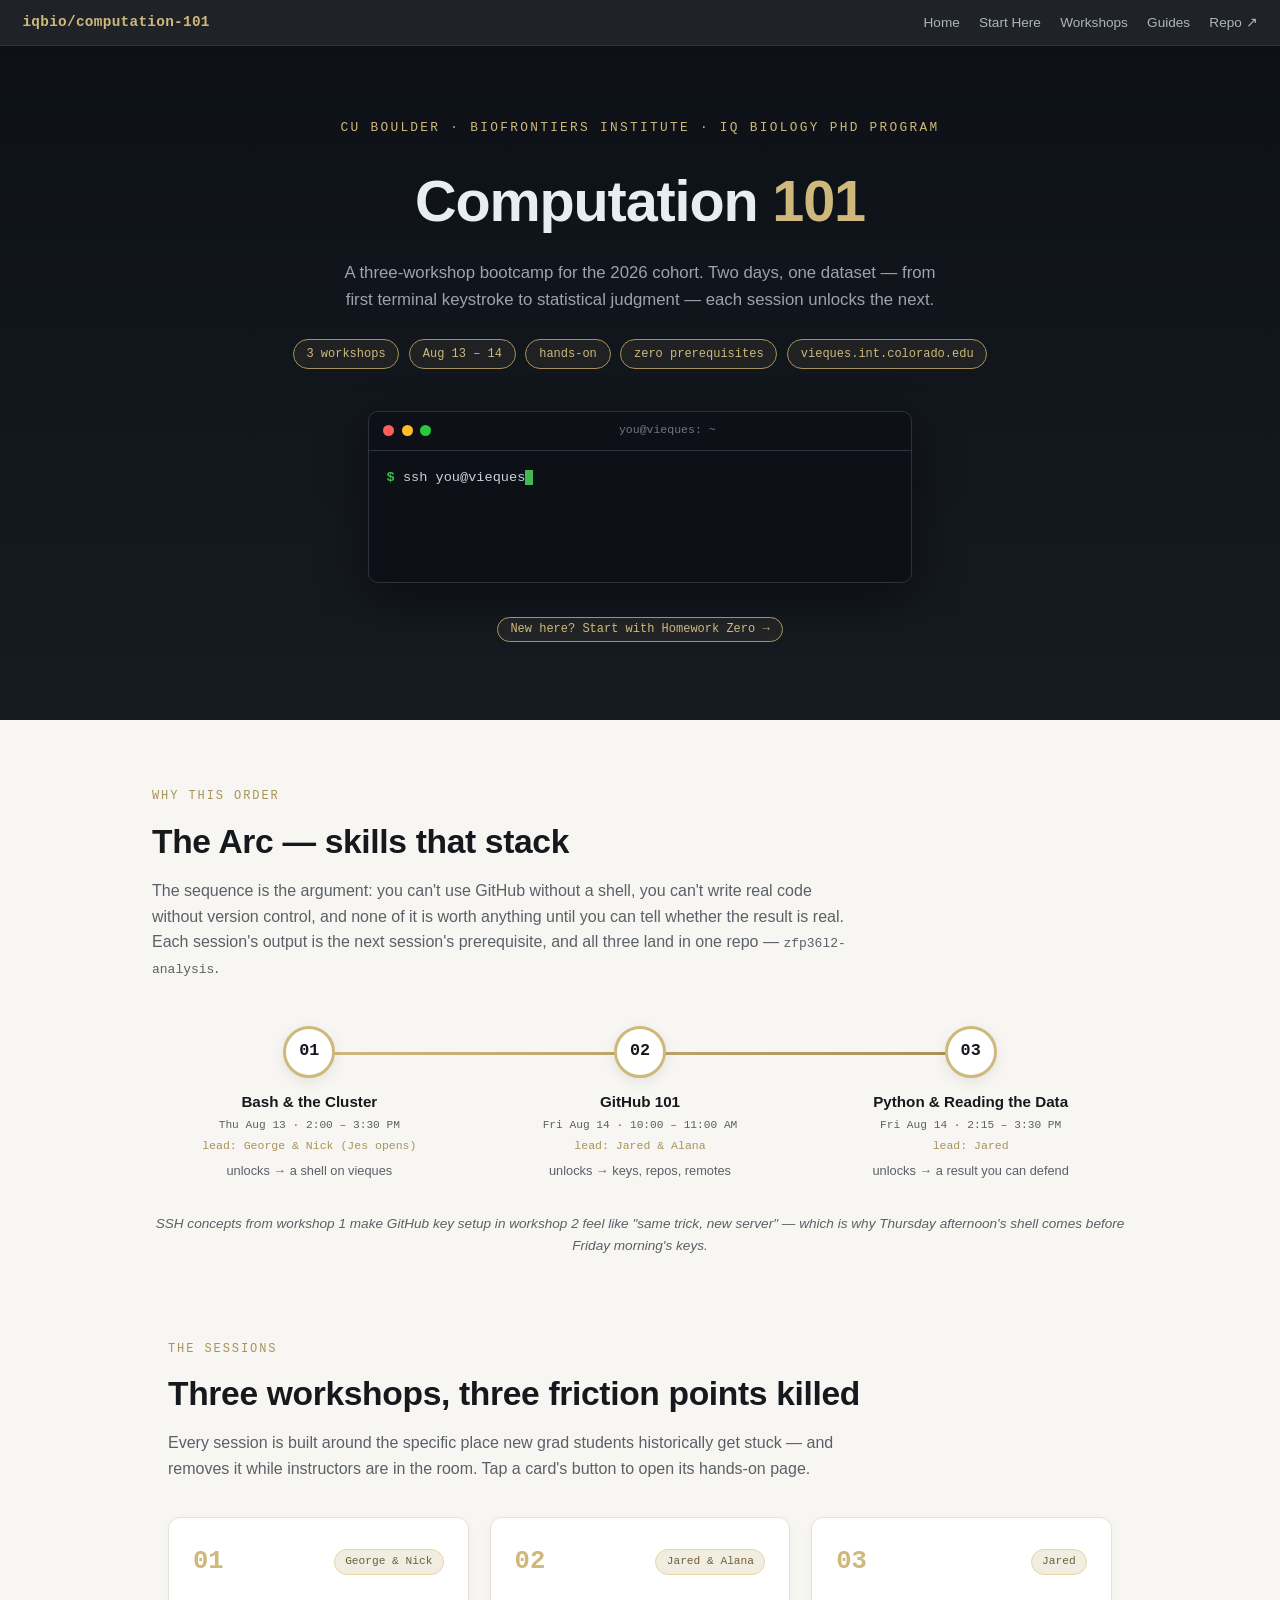
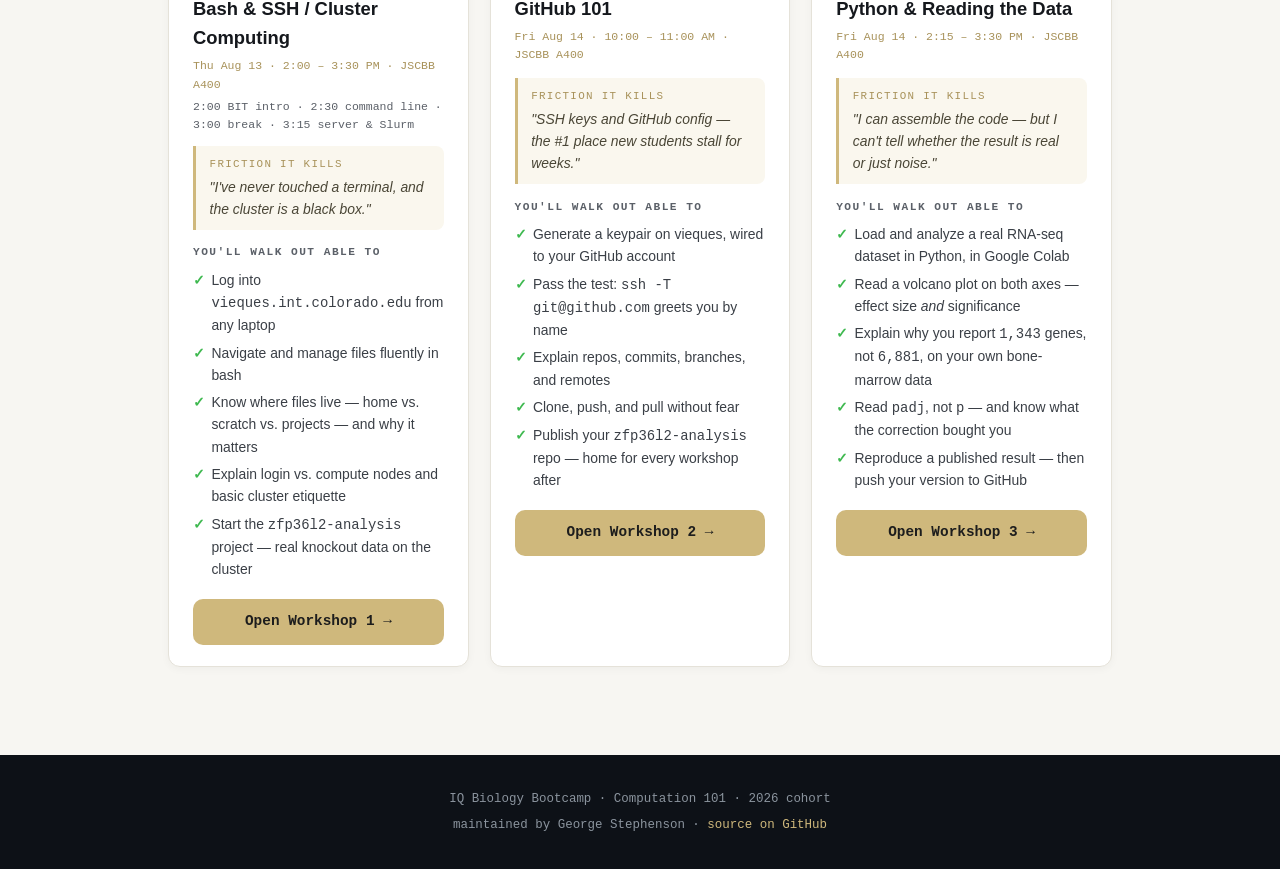
==== commit d2353408: "Security: harden prompt regex, add GitHub API rate-limit cache (60s roster / 800ms debounce + min-le" ====
--- a/index.html
+++ b/index.html
@@ -16,7 +16,7 @@
     <a href="start-here.html">Start Here</a>
     <a href="index.html#workshops">Workshops</a>
     <a href="guides.html">Guides</a>
-    <a href="https://github.com/gsstephenson/iqbio-computation-101-2026" target="_blank" rel="noopener">Repo ↗</a>
+    <a href="https://github.com/gsstephenson/iqbio-computation-101-2026" target="_blank" rel="noopener noreferrer">Repo ↗</a>
   </div>
 </nav>
 
@@ -152,7 +152,7 @@
 <footer>
   <p>IQ Biology Bootcamp · Computation 101 · 2026 cohort</p>
   <p style="margin-top:.4rem">maintained by George Stephenson ·
-     <a href="https://github.com/gsstephenson/iqbio-computation-101-2026" target="_blank" rel="noopener">source on GitHub</a></p>
+     <a href="https://github.com/gsstephenson/iqbio-computation-101-2026" target="_blank" rel="noopener noreferrer">source on GitHub</a></p>
 </footer>
 
 <script>
